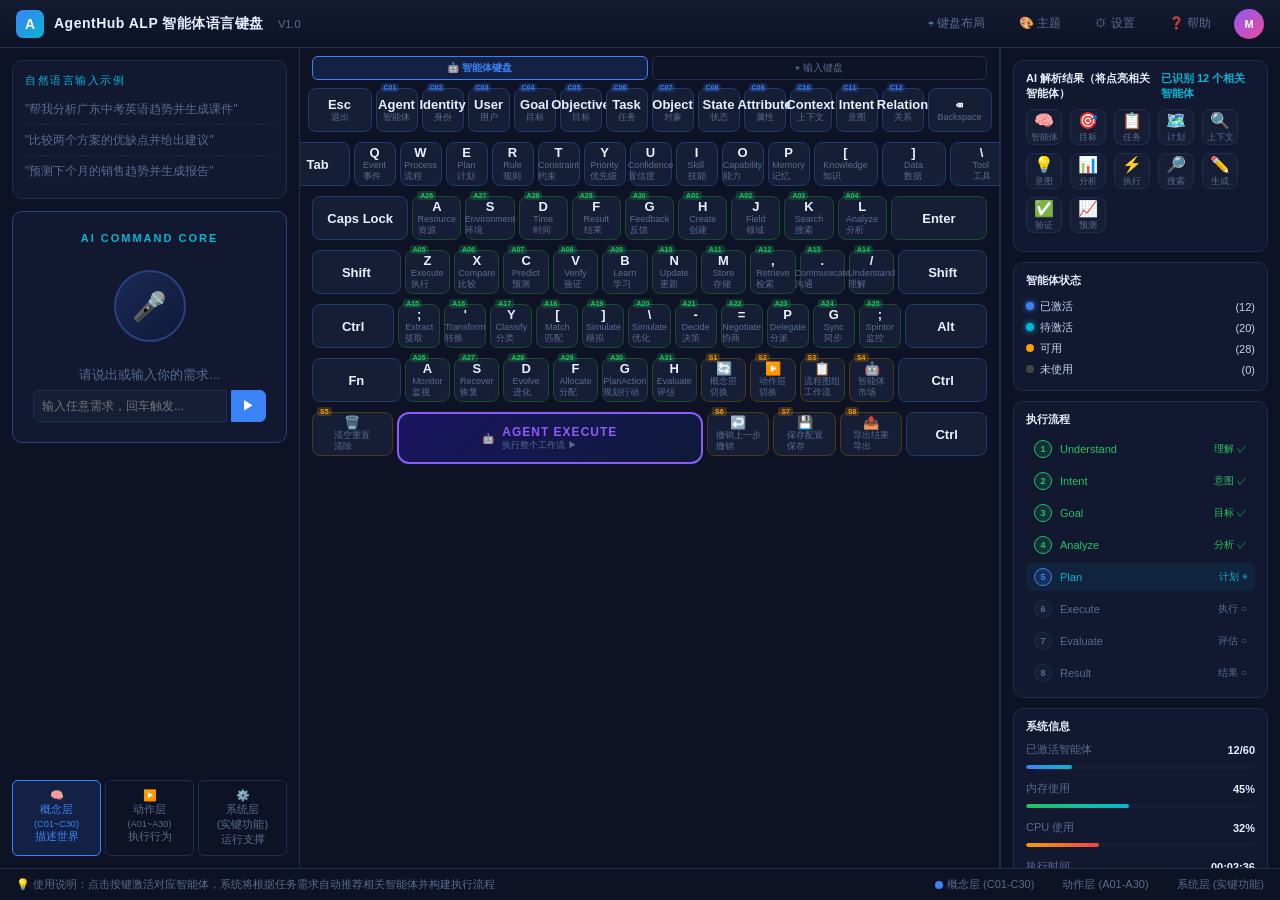
==== deploy/index.html @ 5d80f4f3 "初赛提交：AgentHub ALP 智能体语言键盘" ====
<!DOCTYPE html>
<html lang="zh-CN">
<head>
<meta charset="UTF-8" />
<meta name="viewport" content="width=device-width, initial-scale=1.0" />
<title>AgentHub ALP 智能体语言键盘 V1.0</title>
<style>
/* ===== RESET & BASE ===== */
*, *::before, *::after { box-sizing: border-box; margin: 0; padding: 0; }
:root {
  --bg-deep: #0a0e1a;
  --bg-panel: #0d1224;
  --bg-card: #111830;
  --bg-key: #161e36;
  --bg-key-hover: #1e2a4a;
  --border: #1e2d50;
  --border-glow: #2a4080;
  --text: #c8d4f0;
  --text-dim: #5a6b8e;
  --text-bright: #e8efff;
  --blue: #3b82f6;
  --blue-soft: rgba(59,130,246,.15);
  --cyan: #06b6d4;
  --green: #22c55e;
  --green-soft: rgba(34,197,94,.15);
  --amber: #f59e0b;
  --amber-soft: rgba(245,158,11,.12);
  --purple: #8b5cf6;
  --red: #ef4444;
  --pink: #ec4899;
  --radius: 10px;
  --radius-sm: 6px;
  --shadow: 0 4px 24px rgba(0,0,0,.5);
}
html, body { height: 100%; background: var(--bg-deep); color: var(--text); font-family: -apple-system,'Segoe UI','PingFang SC','Microsoft YaHei',sans-serif; overflow: hidden; user-select: none; }

/* ===== TOP BAR ===== */
.topbar {
  display: flex; align-items: center; justify-content: space-between;
  height: 48px; padding: 0 16px;
  background: linear-gradient(180deg,#141c33,#0d1224);
  border-bottom: 1px solid var(--border); z-index: 100;
}
.topbar-left { display: flex; align-items: center; gap: 10px; }
.logo-icon {
  width:28px;height:28px;border-radius:7px;background:linear-gradient(135deg,var(--blue),var(--cyan));
  display:flex;align-items:center;justify-content:center;font-size:14px;font-weight:800;color:#fff;
}
.logo-text { font-size: 14px; font-weight: 700; color: var(--text-bright); letter-spacing: .5px; }
.logo-ver { font-size: 11px; color: var(--text-dim); margin-left: 4px; }
.topbar-right { display: flex; align-items: center; gap: 12px; }
.tb-btn {
  display:flex;align-items:center;gap:5px;padding:5px 10px;border-radius:var(--radius-sm);
  background:transparent;color:var(--text-dim);font-size:12px;cursor:pointer;border:1px solid transparent;
  transition:.2s;
}
.tb-btn:hover { color: var(--text); background: var(--bg-card); border-color: var(--border); }
.user-avatar {
  width:30px;height:30px;border-radius:50%;background:linear-gradient(135deg,var(--purple),var(--pink));
  display:flex;align-items:center;justify-content:center;font-size:11px;font-weight:700;color:#fff;cursor:pointer;
}

/* ===== MAIN LAYOUT ===== */
.main {
  display: grid; grid-template-columns: 300px 1fr 280px; gap: 0; height: calc(100vh - 48px - 32px);
}
.panel { padding: 12px; overflow-y: auto; border-right: 1px solid var(--border); }
.panel:last-child { border-right: none; border-left: 1px solid var(--border); }

/* ===== LEFT PANEL ===== */
.left-panel { background: var(--bg-panel); display: flex; flex-direction: column; gap: 12px; }
.section-title { font-size: 11px; text-transform: uppercase; letter-spacing: 1.5px; color: var(--cyan); margin-bottom: 6px; }

.input-examples { 
  background: var(--bg-card); border-radius: var(--radius); padding: 12px; border: 1px solid var(--border);
}
.example-item {
  font-size: 12px; color: var(--text-dim); padding: 6px 0; border-bottom: 1px dashed var(--border);
  cursor: pointer; transition: .2s; line-height: 1.5;
}
.example-item:last-child { border-bottom: none; }
.example-item:hover { color: var(--cyan); }

.ai-command-core {
  background: var(--bg-card); border-radius: var(--radius); padding: 20px; border: 1px solid var(--border-glow);
  text-align: center; position: relative; overflow: hidden;
}
.acc-label { font-size: 11px; color: var(--cyan); letter-spacing: 2px; margin-bottom: 16px; font-weight: 600; }
.mic-wrapper { position: relative; display: inline-block; margin: 10px 0 16px; }
.mic-btn {
  width:72px;height:72px;border-radius:50%;background:linear-gradient(135deg,#1a2a55,#0f1a38);
  border:2px solid var(--border-glow);display:flex;align-items:center;justify-content:center;
  cursor:pointer;transition:.3s;position:relative;z-index:2;
}
.mic-btn:hover { box-shadow: 0 0 30px rgba(59,130,246,.4); transform: scale(1.05); }
.mic-btn.active { animation: pulse-mic 1.5s infinite; border-color: var(--cyan); }
@keyframes pulse-mic {
  0%,100%{box-shadow:0 0 10px rgba(6,182,212,.3)}
  50%{box-shadow:0 0 35px rgba(6,182,212,.6)}
}
.mic-icon { font-size: 28px; }
.waveform {
  position:absolute;top:50%;left:50%;transform:translate(-50%,-50%);
  width:200px;height:60px;display:flex;align-items:center;justify-content:center;gap:3px;z-index:1;opacity:0;transition:.3s;
}
.waveform.active { opacity: 1; }
.wave-bar {
  width:3px;height:20px;background:var(--cyan);border-radius:2px;animation:wave .8s ease-in-out infinite;
}
.wave-bar:nth-child(odd) { animation-delay: .1s; background: var(--blue); }
.wave-bar:nth-child(3n) { animation-delay: .25s; height: 35px; }
@keyframes wave { 0%,100%{transform:scaleY(.4)} 50%{transform:scaleY(1)} }
.input-placeholder { font-size: 13px; color: var(--text-dim); margin-top: 8px; }
.text-input-row { display: flex; gap: 4px; margin-top: 6px; }
.text-input {
  flex: 1; padding: 6px 8px; border-radius: var(--radius-sm) 0 0 var(--radius-sm);
  background: var(--bg-key); border: 1px solid var(--border); color: var(--text);
  font-size: 12px; outline: none; transition: .2s;
}
.text-input:focus { border-color: var(--cyan); box-shadow: 0 0 8px rgba(6,182,212,.2); }
.text-input-btn {
  padding: 6px 10px; border-radius: 0 var(--radius-sm) var(--radius-sm) 0;
  background: var(--blue); border: 1px solid var(--blue); color: #fff; cursor: pointer;
  font-size: 13px; transition: .2s;
}
.text-input-btn:hover { background: var(--cyan); border-color: var(--cyan); }
.exec-output {
  margin-top: 8px; padding: 8px; border-radius: var(--radius-sm);
  background: rgba(6,182,212,.06); border: 1px solid var(--border);
  font-size: 11px; color: var(--text); text-align: left; max-height: 200px; overflow-y: auto;
  line-height: 1.6; white-space: pre-wrap;
}
.exec-output .out-title { font-size: 10px; color: var(--cyan); font-weight: 600; margin-bottom: 4px; }
.exec-output .out-section { margin: 4px 0; padding: 4px 6px; background: rgba(59,130,246,.06); border-radius: 4px; }
.exec-output .out-label { color: var(--text-dim); font-size: 9px; }
.exec-output .out-agent { color: var(--blue); font-weight: 600; }

.layer-nav {
  display: flex; gap: 4px; margin-top: auto;
}
.layer-tab {
  flex:1;padding:8px 4px;text-align:center;border-radius:var(--radius-sm);font-size:11px;
  cursor:pointer;border:1px solid var(--border);color:var(--text-dim);transition:.2s;background:transparent;
}
.layer-tab.active { background: var(--blue-soft); color: var(--blue); border-color: var(--blue); }
.layer-tab.green.active { background: var(--green-soft); color: var(--green); border-color: var(--green); }
.layer-tab.amber.active { background: var(--amber-soft); color: var(--amber); border-color: var(--amber); }

/* ===== CENTER - KEYBOARD ===== */
.center-panel { background: var(--bg-panel); display: flex; flex-direction: column; padding: 8px 12px 4px; gap: 6px; overflow-y: auto; min-height: 0; }
.kbd-mode-bar { display: flex; gap: 4px; margin-bottom: 2px; }
.kbd-mode-btn {
  flex:1;padding:4px;text-align:center;border-radius:var(--radius-sm);font-size:10px;
  cursor:pointer;border:1px solid var(--border);color:var(--text-dim);
  transition:.2s;background:transparent;
}
.kbd-mode-btn.active { background: var(--blue-soft); color: var(--blue); border-color: var(--blue); font-weight:600; }
.kbd-row { display: flex; justify-content: center; gap: 4px; margin-bottom: 4px; }

.key {
  min-width:42px;height:44px;border-radius:8px;background:var(--bg-key);
  border:1px solid var(--border);display:flex;flex-direction:column;align-items:center;justify-content:center;
  cursor:pointer;transition:.15s;position:relative;font-size:10px;color:var(--text-dim);flex:1;
}
.key:hover { background: var(--bg-key-hover); border-color: var(--border-glow); transform: translateY(-1px); }
.key:active { transform: translateY(1px); }
.key.pressed { background: var(--blue); border-color: var(--blue); color: #fff; box-shadow: 0 0 12px rgba(59,130,246,.5); }
.key.concept.activated { border-color: var(--blue) !important; background: rgba(59,130,246,.15) !important; }
.key.action.activated { border-color: var(--green) !important; background: rgba(34,197,94,.15) !important; }

/* Key types */
.key.concept { border-color: #1e3a6e; }
.key.concept:hover { border-color: var(--blue); background: rgba(59,130,246,.12); }
.key.action { border-color: #1a4a2e; }
.key.action:hover { border-color: var(--green); background: rgba(34,197,94,.12); }
.key.system { border-color: #4a3a1a; }
.key.system:hover { border-color: var(--amber); background: rgba(245,158,11,.12); }

.key-letter { font-size: 13px; font-weight: 700; color: var(--text-bright); line-height: 1; }
.key-cn { font-size: 9px; color: var(--text-dim); line-height: 1.2; margin-top: 1px; }
.key-fn { font-size: 8px; color: var(--cyan); line-height: 1; margin-top: 1px; opacity: .7; }

/* Special keys */
.key-wide { min-width: 64px; flex: 1.5 !important; }
.key-wider { min-width: 80px; flex: 2 !important; }
.key-extra { min-width: 56px; flex: 1.3 !important; }
.key-space { min-width: 220px !important; flex: 6 !important; }
.key-exec {
  min-width:200px!important;height:52px!important;flex:5!important;
  background:linear-gradient(135deg,#1a1560,#0d1a38)!important;
  border:2px solid var(--purple)!important;border-radius:12px!important;
  flex-direction:row!important;gap:8px!important;
}
.key-exec:hover { box-shadow: 0 0 25px rgba(139,92,246,.4)!important; }
.exec-text { font-size: 12px; font-weight: 700; color: var(--purple); letter-spacing: 1px; }
.exec-sub { font-size: 9px; color: var(--text-dim); }

/* Key badge (C01/A01 etc) */
.key-badge {
  position:absolute;top:-6px;left:4px;font-size:7px;padding:0 3px;border-radius:3px;
  background:rgba(59,130,246,.2);color:var(--blue);font-weight:600;line-height:1.3;
}
.key.action .key-badge { background: rgba(34,197,94,.2); color: var(--green); }
.key.system .key-badge { background: rgba(245,158,11,.2); color: var(--amber); }

/* ===== RIGHT PANEL ===== */
.right-panel { background: var(--bg-panel); display: flex; flex-direction: column; gap: 10px; }

.status-card {
  background: var(--bg-card); border-radius: var(--radius); padding: 10px 12px; border: 1px solid var(--border);
}
.card-header { display: flex; align-items: center; justify-content: space-between; margin-bottom: 8px; }
.card-title { font-size: 11px; font-weight: 600; color: var(--text-bright); }
.recognized-count { font-size: 11px; color: var(--cyan); font-weight: 700; }

.agent-icons { display: flex; gap: 8px; flex-wrap: wrap; margin-bottom: 8px; }
.agent-icon {
  width:36px;height:36px;border-radius:8px;display:flex;flex-direction:column;align-items:center;justify-content:center;
  font-size:9px;color:var(--text-dim);cursor:pointer;border:1px solid var(--border);transition:.2s;
  background: var(--bg-key);
}
.agent-icon:hover { border-color: var(--border-glow); color: var(--text); }
.agent-icon .ai-emoji { font-size: 16px; margin-bottom: 1px; }
.agent-icon.lit { border-color: var(--cyan); background: rgba(6,182,212,.1); color: var(--cyan); box-shadow: 0 0 10px rgba(6,182,212,.2); }

.status-list { font-size: 11px; }
.status-row { display: flex; align-items: center; justify-content: space-between; padding: 3px 0; }
.dot { width: 8px; height: 8px; border-radius: 50%; display: inline-block; margin-right: 6px; }
.dot.blue { background: var(--blue); box-shadow: 0 0 6px var(--blue); }
.dot.cyan { background: var(--cyan); box-shadow: 0 0 6px var(--cyan); }
.dot.amber { background: var(--amber); }
.dot.gray { background: #444; }

.pipeline { display: flex; flex-direction: column; gap: 4px; }
.pipe-step {
  display:flex;align-items:center;gap:8px;padding:5px 8px;border-radius:var(--radius-sm);
  font-size:11px;color:var(--text-dim);transition:.2s;background:transparent;
}
.pipe-step.done { color: var(--green); }
.pipe-step.active { color: var(--cyan); background: rgba(6,182,212,.08); }
.pipe-num {
  width:18px;height:18px;border-radius:50%;display:flex;align-items:center;justify-content:center;
  font-size:9px;font-weight:700;background:var(--bg-key);border:1px solid var(--border);flex-shrink:0;
}
.pipe-step.done .pipe-num { background: var(--green-soft); border-color: var(--green); color: var(--green); }
.pipe-step.active .pipe-num { background: var(--blue-soft); border-color: var(--blue); color: var(--blue); animation: glow-pulse 1.5s infinite; }
@keyframes glow-pulse { 0%,100%{box-shadow:0 0 4px rgba(59,130,246,.3)} 50%{box-shadow:0 0 12px rgba(59,130,246,.6)} }
.pipe-name { flex: 1; }
.pipe-status { font-size: 10px; }

.sys-info { display: flex; flex-direction: column; gap: 6px; }
.sys-row { display: flex; align-items: center; justify-content: space-between; font-size: 11px; }
.sys-label { color: var(--text-dim); }
.sys-val { font-weight: 600; color: var(--text-bright); }
.progress-bar { height: 4px; background: var(--bg-key); border-radius: 2px; overflow: hidden; margin-top: 2px; }
.progress-fill { height: 100%; border-radius: 2px; transition: width .5s; }
.progress-fill.blue { background: linear-gradient(90deg, var(--blue), var(--cyan)); }
.progress-fill.green { background: linear-gradient(90deg, var(--green), var(--cyan)); }
.progress-fill.amber { background: linear-gradient(90deg, var(--amber), var(--red)); }

/* ===== BOTTOM BAR ===== */
.bottombar {
  height: 32px; display: flex; align-items: center; justify-content: space-between; padding: 0 16px;
  background: var(--bg-panel); border-top: 1px solid var(--border); font-size: 11px; color: var(--text-dim);
}
.bottombar-left { display: flex; align-items: center; gap: 12px; }
.bottombar-right { display: flex; align-items: center; gap: 16px; }
.layer-dot { display: flex; align-items: center; gap: 4px; cursor: pointer; }
.ldot { width: 8px; height: 8px; border-radius: 50%; }
.ldot.c { background: var(--blue); } ldot.a { background: var(--green); } ldot.s { background: var(--amber); }

/* ===== SCROLLBAR ===== */
::-webkit-scrollbar { width: 5px; }
::-webkit-scrollbar-track { background: transparent; }
::-webkit-scrollbar-thumb { background: var(--border); border-radius: 3px; }
::-webkit-scrollbar-thumb:hover { background: var(--border-glow); }

/* ===== ANIMATIONS ===== */
@keyframes fadeInUp { from{opacity:0;transform:translateY(10px)} to{opacity:1;transform:none} }
.animate-in { animation: fadeInUp .3s ease-out both; }

/* ===== CENTER OUTPUT ===== */
.center-output {
  border-top: 1px solid var(--border); padding: 10px 12px; overflow-y: auto;
  background: var(--bg-panel); flex-shrink: 0; max-height: 300px;
}
.center-output-scroll {
  font-size: 12px; line-height: 1.7; color: var(--text);
}
.center-output-scroll .co-title {
  font-size: 13px; font-weight: 700; color: var(--cyan); margin-bottom: 6px;
}
.center-output-scroll .co-block {
  margin: 6px 0; padding: 8px; border-radius: var(--radius-sm);
  background: var(--bg-card); border: 1px solid var(--border);
}
.center-output-scroll .co-block-title {
  font-size: 11px; font-weight: 600; color: var(--text-bright); margin-bottom: 4px;
}
.center-output-scroll .co-line { color: var(--text-dim); font-size: 11px; white-space: pre-wrap; user-select: text; }
.center-output-scroll .co-sep { border: none; border-top: 1px dashed var(--border); margin: 8px 0; }

/* Responsive */
@media (max-width: 1200px) {
  .main { grid-template-columns: 240px 1fr 240px; }
  .key { min-width: 36px; height: 38px; font-size: 9px; }
  .key-letter { font-size: 11px; }
  .key-space { min-width: 160px !important; }
  .key-exec { min-width: 150px !important; }
}
@media (max-width: 900px) {
  .main { grid-template-columns: 1fr; overflow-y: auto; }
  .panel { border-right: none !important; border-bottom: 1px solid var(--border); }
}
</style>
</head>
<body>

<!-- ===== TOP BAR ===== -->
<div class="topbar">
  <div class="topbar-left">
    <div class="logo-icon">A</div>
    <span class="logo-text">AgentHub ALP 智能体语言键盘</span>
    <span class="logo-ver">V1.0</span>
  </div>
  <div class="topbar-right">
    <button class="tb-btn" onclick="showLayout()">⌨ 键盘布局</button>
    <button class="tb-btn" onclick="showTheme()">🎨 主题</button>
    <button class="tb-btn" onclick="showSettings()">⚙ 设置</button>
    <button class="tb-btn" onclick="showHelp()">❓ 帮助</button>
    <div class="user-avatar">M</div>
  </div>
</div>

<!-- ===== MAIN ===== -->
<div class="main">

  <!-- LEFT PANEL -->
  <div class="panel left-panel">
    <!-- Input Examples -->
    <div class="input-examples animate-in">
      <div class="section-title">自然语言输入示例</div>
      <div class="example-item" onclick="useExample(this)">"帮我分析广东中考英语趋势并生成课件"</div>
      <div class="example-item" onclick="useExample(this)">"比较两个方案的优缺点并给出建议"</div>
      <div class="example-item" onclick="useExample(this)">"预测下个月的销售趋势并生成报告"</div>
    </div>

    <!-- AI Command Core -->
    <div class="ai-command-core animate-in" style="animation-delay:.1s">
      <div class="acc-label">AI COMMAND CORE</div>
      <div class="mic-wrapper">
        <div class="waveform" id="waveform">
          <div class="wave-bar"></div><div class="wave-bar"></div><div class="wave-bar"></div>
          <div class="wave-bar"></div><div class="wave-bar"></div><div class="wave-bar"></div>
          <div class="wave-bar"></div><div class="wave-bar"></div><div class="wave-bar"></div>
          <div class="wave-bar"></div><div class="wave-bar"></div><div class="wave-bar"></div>
          <div class="wave-bar"></div><div class="wave-bar"></div><div class="wave-bar"></div>
          <div class="wave-bar"></div><div class="wave-bar"></div><div class="wave-bar"></div>
          <div class="wave-bar"></div><div class="wave-bar"></div>
        </div>
        <div class="mic-btn" id="micBtn" onclick="toggleMic()">
          <span class="mic-icon">🎤</span>
        </div>
      </div>
      <div class="input-placeholder" id="inputPlaceholder">请说出或输入你的需求...</div>
      <div class="text-input-row">
        <input type="text" id="textInput" class="text-input" placeholder="输入任意需求，回车触发..." />
        <button class="text-input-btn" onclick="submitText()">▶</button>
      </div>
      <div class="exec-output" id="execOutput" style="display:none"></div>
    </div>

    <!-- Layer Nav -->
    <div class="layer-nav animate-in" style="animation-delay:.2s">
      <div class="layer-tab active" onclick="switchLayer('concept',this)">
        🧠<br/>概念层<br/><small>(C01~C30)</small><br/>描述世界
      </div>
      <div class="layer-tab green" onclick="switchLayer('action',this)">
        ▶️<br/>动作层<br/><small>(A01~A30)</small><br/>执行行为
      </div>
      <div class="layer-tab amber" onclick="switchLayer('system',this)">
        ⚙️<br/>系统层<br/>(实键功能)<br/>运行支撑
      </div>
    </div>
  </div>

  <!-- CENTER - KEYBOARD -->
  <div class="panel center-panel" id="keyboardArea">
    <!-- Keyboard Mode Toggle -->
    <div class="kbd-mode-bar">
      <div class="kbd-mode-btn active" id="modeAgent" onclick="switchKbdMode('agent')">🤖 智能体键盘</div>
      <div class="kbd-mode-btn" id="modeType" onclick="switchKbdMode('type')">⌨ 输入键盘</div>
    </div>
    <!-- Row 0: Escape + C01-C07 -->
    <div class="kbd-row">
      <div class="key key-wide concept" data-key="Escape"><span class="key-letter">Esc</span><span class="key-cn">退出</span></div>
      <div class="key concept" data-key="C01" data-badge="C01"><span class="key-badge">C01</span><span class="key-letter">Agent</span><span class="key-cn">智能体</span></div>
      <div class="key concept" data-key="C02" data-badge="C02"><span class="key-badge">C02</span><span class="key-letter">Identity</span><span class="key-cn">身份</span></div>
      <div class="key concept" data-key="C03" data-badge="C03"><span class="key-badge">C03</span><span class="key-letter">User</span><span class="key-cn">用户</span></div>
      <div class="key concept" data-key="C04" data-badge="C04"><span class="key-badge">C04</span><span class="key-letter">Goal</span><span class="key-cn">目标</span></div>
      <div class="key concept" data-key="C05" data-badge="C05"><span class="key-badge">C05</span><span class="key-letter">Objective</span><span class="key-cn">目标</span></div>
      <div class="key concept" data-key="C06" data-badge="C06"><span class="key-badge">C06</span><span class="key-letter">Task</span><span class="key-cn">任务</span></div>
      <div class="key concept" data-key="C07" data-badge="C07"><span class="key-badge">C07</span><span class="key-letter">Object</span><span class="key-cn">对象</span></div>
      <div class="key concept" data-key="C08" data-badge="C08"><span class="key-badge">C08</span><span class="key-letter">State</span><span class="key-cn">状态</span></div>
      <div class="key concept" data-key="C09" data-badge="C09"><span class="key-badge">C09</span><span class="key-letter">Attribute</span><span class="key-cn">属性</span></div>
      <div class="key concept" data-key="C10" data-badge="C10"><span class="key-badge">C10</span><span class="key-letter">Context</span><span class="key-cn">上下文</span></div>
      <div class="key concept" data-key="C11" data-badge="C11"><span class="key-badge">C11</span><span class="key-letter">Intent</span><span class="key-cn">意图</span></div>
      <div class="key concept" data-key="C12" data-badge="C12"><span class="key-badge">C12</span><span class="key-letter">Relation</span><span class="key-cn">关系</span></div>
      <div class="key key-wide concept" data-key="Backspace"><span class="key-letter">⌫</span><span class="key-cn">Backspace</span></div>
    </div>

    <!-- Row 1: Tab + Q-P -->
    <div class="kbd-row">
      <div class="key key-wide concept" data-key="Tab"><span class="key-letter">Tab</span></div>
      <div class="key concept" data-key="q"><span class="key-letter">Q</span><span class="key-cn">Event<br/>事件</span></div>
      <div class="key concept" data-key="w"><span class="key-letter">W</span><span class="key-cn">Process<br/>流程</span></div>
      <div class="key concept" data-key="e"><span class="key-letter">E</span><span class="key-cn">Plan<br/>计划</span></div>
      <div class="key concept" data-key="r"><span class="key-letter">R</span><span class="key-cn">Rule<br/>规则</span></div>
      <div class="key concept" data-key="t"><span class="key-letter">T</span><span class="key-cn">Constraint<br/>约束</span></div>
      <div class="key concept" data-key="y"><span class="key-letter">Y</span><span class="key-cn">Priority<br/>优先级</span></div>
      <div class="key concept" data-key="u"><span class="key-letter">U</span><span class="key-cn">Confidence<br/>置信度</span></div>
      <div class="key concept" data-key="i"><span class="key-letter">I</span><span class="key-cn">Skill<br/>技能</span></div>
      <div class="key concept" data-key="o"><span class="key-letter">O</span><span class="key-cn">Capability<br/>能力</span></div>
      <div class="key concept" data-key="p"><span class="key-letter">P</span><span class="key-cn">Memory<br/>记忆</span></div>
      <div class="key key-wide concept" data-key="[" ><span class="key-letter">[</span><span class="key-cn">Knowledge<br/>知识</span></div>
      <div class="key key-wide concept" data-key="]"><span class="key-letter">]</span><span class="key-cn">Data<br/>数据</span></div>
      <div class="key key-wide concept" data-key="\"><span class="key-letter">\</span><span class="key-cn">Tool<br/>工具</span></div>
    </div>

    <!-- Row 2: CapsLock + A-L -->
    <div class="kbd-row">
      <div class="key key-wider concept" data-key="CapsLock"><span class="key-letter">Caps Lock</span></div>
      <div class="key action" data-key="A26" data-badge="A26"><span class="key-badge">A26</span><span class="key-letter">A</span><span class="key-cn">Resource<br/>资源</span></div>
      <div class="key action" data-key="A27" data-badge="A27"><span class="key-badge">A27</span><span class="key-letter">S</span><span class="key-cn">Environment<br/>环境</span></div>
      <div class="key action" data-key="A28" data-badge="A28"><span class="key-badge">A28</span><span class="key-letter">D</span><span class="key-cn">Time<br/>时间</span></div>
      <div class="key action" data-key="A29" data-badge="A29"><span class="key-badge">A29</span><span class="key-letter">F</span><span class="key-cn">Result<br/>结果</span></div>
      <div class="key action" data-key="A30" data-badge="A30"><span class="key-badge">A30</span><span class="key-letter">G</span><span class="key-cn">Feedback<br/>反馈</span></div>
      <div class="key action" data-key="A01" data-badge="A01"><span class="key-badge">A01</span><span class="key-letter">H</span><span class="key-cn">Create<br/>创建</span></div>
      <div class="key action" data-key="A02" data-badge="A02"><span class="key-badge">A02</span><span class="key-letter">J</span><span class="key-cn">Field<br/>领域</span></div>
      <div class="key action" data-key="A03" data-badge="A03"><span class="key-badge">A03</span><span class="key-letter">K</span><span class="key-cn">Search<br/>搜索</span></div>
      <div class="key action" data-key="A04" data-badge="A04"><span class="key-badge">A04</span><span class="key-letter">L</span><span class="key-cn">Analyze<br/>分析</span></div>
      <div class="key key-wider action" data-key="Enter"><span class="key-letter">Enter</span></div>
    </div>

    <!-- Row 3: Shift + A-action row -->
    <div class="kbd-row">
      <div class="key key-wider concept" data-key="Shift"><span class="key-letter">Shift</span></div>
      <div class="key action" data-key="A05" data-badge="A05"><span class="key-badge">A05</span><span class="key-letter">Z</span><span class="key-cn">Execute<br/>执行</span></div>
      <div class="key action" data-key="A06" data-badge="A06"><span class="key-badge">A06</span><span class="key-letter">X</span><span class="key-cn">Compare<br/>比较</span></div>
      <div class="key action" data-key="A07" data-badge="A07"><span class="key-badge">A07</span><span class="key-letter">C</span><span class="key-cn">Predict<br/>预测</span></div>
      <div class="key action" data-key="A08" data-badge="A08"><span class="key-badge">A08</span><span class="key-letter">V</span><span class="key-cn">Verify<br/>验证</span></div>
      <div class="key action" data-key="A09" data-badge="A09"><span class="key-badge">A09</span><span class="key-letter">B</span><span class="key-cn">Learn<br/>学习</span></div>
      <div class="key action" data-key="A10" data-badge="A10"><span class="key-badge">A10</span><span class="key-letter">N</span><span class="key-cn">Update<br/>更新</span></div>
      <div class="key action" data-key="A11" data-badge="A11"><span class="key-badge">A11</span><span class="key-letter">M</span><span class="key-cn">Store<br/>存储</span></div>
      <div class="key action" data-key="A12" data-badge="A12"><span class="key-badge">A12</span><span class="key-letter">,</span><span class="key-cn">Retrieve<br/>检索</span></div>
      <div class="key action" data-key="A13" data-badge="A13"><span class="key-badge">A13</span><span class="key-letter">.</span><span class="key-cn">Communicate<br/>沟通</span></div>
      <div class="key action" data-key="A14" data-badge="A14"><span class="key-badge">A14</span><span class="key-letter">/</span><span class="key-cn">Understand<br/>理解</span></div>
      <div class="key key-wider concept" data-key="Shift-R"><span class="key-letter">Shift</span></div>
    </div>

    <!-- Row 4: Ctrl + more actions -->
    <div class="kbd-row">
      <div class="key key-wider concept" data-key="Ctrl"><span class="key-letter">Ctrl</span></div>
      <div class="key action" data-key="A15" data-badge="A15"><span class="key-badge">A15</span><span class="key-letter">;</span><span class="key-cn">Extract<br/>提取</span></div>
      <div class="key action" data-key="A16" data-badge="A16"><span class="key-badge">A16</span><span class="key-letter">'</span><span class="key-cn">Transform<br/>转换</span></div>
      <div class="key action" data-key="A17" data-badge="A17"><span class="key-badge">A17</span><span class="key-letter">Y</span><span class="key-cn">Classify<br/>分类</span></div>
      <div class="key action" data-key="A18" data-badge="A18"><span class="key-badge">A18</span><span class="key-letter">[</span><span class="key-cn">Match<br/>匹配</span></div>
      <div class="key action" data-key="A19" data-badge="A19"><span class="key-badge">A19</span><span class="key-letter">]</span><span class="key-cn">Simulate<br/>模拟</span></div>
      <div class="key action" data-key="A20" data-badge="A20"><span class="key-badge">A20</span><span class="key-letter">\</span><span class="key-cn">Simulate<br/>优化</span></div>
      <div class="key action" data-key="A21" data-badge="A21"><span class="key-badge">A21</span><span class="key-letter">-</span><span class="key-cn">Decide<br/>决策</span></div>
      <div class="key action" data-key="A22" data-badge="A22"><span class="key-badge">A22</span><span class="key-letter">=</span><span class="key-cn">Negotiate<br/>协商</span></div>
      <div class="key action" data-key="A23" data-badge="A23"><span class="key-badge">A23</span><span class="key-letter">P</span><span class="key-cn">Delegate<br/>分派</span></div>
      <div class="key action" data-key="A24" data-badge="A24"><span class="key-badge">A24</span><span class="key-letter">G</span><span class="key-cn">Sync<br/>同步</span></div>
      <div class="key action" data-key="A25" data-badge="A25"><span class="key-badge">A25</span><span class="key-letter">;</span><span class="key-cn">Spintor<br/>监控</span></div>
      <div class="key key-wider concept" data-key="Alt"><span class="key-letter">Alt</span></div>
    </div>

    <!-- Row 5: Fn + system keys -->
    <div class="kbd-row">
      <div class="key key-wider concept" data-key="Fn"><span class="key-letter">Fn</span></div>
      <div class="key action" data-key="A26" data-badge="A26"><span class="key-badge">A26</span><span class="key-letter">A</span><span class="key-cn">Monitor<br/>监视</span></div>
      <div class="key action" data-key="A27" data-badge="A27"><span class="key-badge">A27</span><span class="key-letter">S</span><span class="key-cn">Recover<br/>恢复</span></div>
      <div class="key action" data-key="A28" data-badge="A28"><span class="key-badge">A28</span><span class="key-letter">D</span><span class="key-cn">Evolve<br/>进化</span></div>
      <div class="key action" data-key="A29" data-badge="A29"><span class="key-badge">A29</span><span class="key-letter">F</span><span class="key-cn">Allocate<br/>分配</span></div>
      <div class="key action" data-key="A30" data-badge="A30"><span class="key-badge">A30</span><span class="key-letter">G</span><span class="key-cn">PlanAction<br/>规划行动</span></div>
      <div class="key action" data-badge="A31"><span class="key-badge">A31</span><span class="key-letter">H</span><span class="key-cn">Evaluate<br/>评估</span></div>
      <div class="key system" data-badge="S1"><span class="key-badge">S1</span><span class="key-letter">🔄</span><span class="key-cn">概念层<br/>切换</span></div>
      <div class="key system" data-badge="S2"><span class="key-badge">S2</span><span class="key-letter">▶️</span><span class="key-cn">动作层<br/>切换</span></div>
      <div class="key system" data-badge="S3"><span class="key-badge">S3</span><span class="key-letter">📋</span><span class="key-cn">流程图组<br/>工作流</span></div>
      <div class="key system" data-badge="S4"><span class="key-badge">S4</span><span class="key-letter">🤖</span><span class="key-cn">智能体<br/>市场</span></div>
      <div class="key key-wider concept" data-key="Ctrl-R"><span class="key-letter">Ctrl</span></div>
    </div>

    <!-- Row 6: Space bar area with EXECUTE -->
    <div class="kbd-row">
      <div class="key key-extra system" data-badge="S5"><span class="key-badge">S5</span><span class="key-letter">🗑️</span><span class="key-cn">清空重置<br/>清除</span></div>
      <div class="key key-exec" onclick="executeWorkflow()">
        <span>🤖</span>
        <div style="text-align:left">
          <div class="exec-text">AGENT EXECUTE</div>
          <div class="exec-sub">执行整个工作流 ▶</div>
        </div>
      </div>
      <div class="key system" data-badge="S6"><span class="key-badge">S6</span><span class="key-letter">↩️</span><span class="key-cn">撤销上一步<br/>撤销</span></div>
      <div class="key system" data-badge="S7"><span class="key-badge">S7</span><span class="key-letter">💾</span><span class="key-cn">保存配置<br/>保存</span></div>
      <div class="key system" data-badge="S8"><span class="key-badge">S8</span><span class="key-letter">📤</span><span class="key-cn">导出结果<br/>导出</span></div>
      <div class="key key-extra concept" data-key="Ctrl-E"><span class="key-letter">Ctrl</span></div>
    </div>

    <!-- Center Output Area -->
    <div class="center-output" id="centerOutput" style="display:none">
      <div class="center-output-scroll" id="centerOutputContent"></div>
    </div>
  </div>

  <!-- RIGHT PANEL -->
  <div class="panel right-panel">
    <!-- AI Parse Result -->
    <div class="status-card animate-in">
      <div class="card-header">
        <span class="card-title">AI 解析结果（将点亮相关智能体）</span>
        <span class="recognized-count" id="agentCount">已识别 12 个相关智能体</span>
      </div>
      <div class="agent-icons" id="agentIcons">
        <div class="agent-icon" data-agent-id="C01"><span class="ai-emoji">🧠</span>智能体</div>
        <div class="agent-icon" data-agent-id="C02"><span class="ai-emoji">🎯</span>目标</div>
        <div class="agent-icon" data-agent-id="C03"><span class="ai-emoji">📋</span>任务</div>
        <div class="agent-icon" data-agent-id="C24"><span class="ai-emoji">🗺️</span>计划</div>
        <div class="agent-icon" data-agent-id="C19"><span class="ai-emoji">🔍</span>上下文</div>
        <div class="agent-icon" data-agent-id="C20"><span class="ai-emoji">💡</span>意图</div>
        <div class="agent-icon" data-agent-id="A04"><span class="ai-emoji">📊</span>分析</div>
        <div class="agent-icon" data-agent-id="A06"><span class="ai-emoji">⚡</span>执行</div>
        <div class="agent-icon" data-agent-id="A03"><span class="ai-emoji">🔎</span>搜索</div>
        <div class="agent-icon" data-agent-id="A09"><span class="ai-emoji">✏️</span>生成</div>
        <div class="agent-icon" data-agent-id="A10"><span class="ai-emoji">✅</span>验证</div>
        <div class="agent-icon" data-agent-id="A08"><span class="ai-emoji">📈</span>预测</div>
      </div>
    </div>

    <!-- Agent Status -->
    <div class="status-card animate-in" style="animation-delay:.05s">
      <div class="card-header"><span class="card-title">智能体状态</span></div>
      <div class="status-list">
        <div class="status-row"><span><span class="dot blue"></span>已激活</span><span>(12)</span></div>
        <div class="status-row"><span><span class="dot cyan"></span>待激活</span><span>(20)</span></div>
        <div class="status-row"><span><span class="dot amber"></span>可用</span><span>(28)</span></div>
        <div class="status-row"><span><span class="dot gray"></span>未使用</span><span>(0)</span></div>
      </div>
    </div>

    <!-- Execution Pipeline -->
    <div class="status-card animate-in" style="animation-delay:.1s">
      <div class="card-header"><span class="card-title">执行流程</span></div>
      <div class="pipeline" id="pipeline">
        <div class="pipe-step done"><div class="pipe-num">1</div><span class="pipe-name">Understand</span><span class="pipe-status">理解 ✓</span></div>
        <div class="pipe-step done"><div class="pipe-num">2</div><span class="pipe-name">Intent</span><span class="pipe-status">意图 ✓</span></div>
        <div class="pipe-step done"><div class="pipe-num">3</div><span class="pipe-name">Goal</span><span class="pipe-status">目标 ✓</span></div>
        <div class="pipe-step done"><div class="pipe-num">4</div><span class="pipe-name">Analyze</span><span class="pipe-status">分析 ✓</span></div>
        <div class="pipe-step active"><div class="pipe-num">5</div><span class="pipe-name">Plan</span><span class="pipe-status">计划 ◉</span></div>
        <div class="pipe-step"><div class="pipe-num">6</div><span class="pipe-name">Execute</span><span class="pipe-status">执行 ○</span></div>
        <div class="pipe-step"><div class="pipe-num">7</div><span class="pipe-name">Evaluate</span><span class="pipe-status">评估 ○</span></div>
        <div class="pipe-step"><div class="pipe-num">8</div><span class="pipe-name">Result</span><span class="pipe-status">结果 ○</span></div>
      </div>
    </div>

    <!-- System Info -->
    <div class="status-card animate-in" style="animation-delay:.15s">
      <div class="card-header"><span class="card-title">系统信息</span></div>
      <div class="sys-info">
        <div class="sys-row">
          <span class="sys-label">已激活智能体</span>
          <span class="sys-val">12/60</span>
        </div>
        <div class="progress-bar"><div class="progress-fill blue" style="width:20%"></div></div>
        <div class="sys-row" style="margin-top:6px">
          <span class="sys-label">内存使用</span>
          <span class="sys-val">45%</span>
        </div>
        <div class="progress-bar"><div class="progress-fill green" style="width:45%"></div></div>
        <div class="sys-row" style="margin-top:6px">
          <span class="sys-label">CPU 使用</span>
          <span class="sys-val">32%</span>
        </div>
        <div class="progress-bar"><div class="progress-fill amber" style="width:32%"></div></div>
        <div class="sys-row" style="margin-top:6px">
          <span class="sys-label">执行时间</span>
          <span class="sys-val" id="execTime">00:02:35</span>
        </div>
      </div>
    </div>
  </div>
</div>

<!-- ===== BOTTOM BAR ===== -->
<div class="bottombar">
  <div class="bottombar-left">
    <span>💡 使用说明：点击按键激活对应智能体，系统将根据任务需求自动推荐相关智能体并构建执行流程</span>
  </div>
  <div class="bottombar-right">
    <span class="layer-dot"><span class="ldot c"></span>概念层 (C01-C30)</span>
    <span class="layer-dot"><span class="ldot a"></span>动作层 (A01-A30)</span>
    <span class="layer-dot"><span class="ldot s"></span>系统层 (实键功能)</span>
  </div>
</div>

<script>
// ===== STATE =====
let micActive = false;
let currentLayer = 'concept';
let pressedKeys = new Set();
let execTimer = null;
let elapsedSec = 155; // 00:02:35

// ===== SPEECH RECOGNITION =====
let recognition = null;
function initSpeech() {
  const SR = window.SpeechRecognition || window.webkitSpeechRecognition;
  if (!SR) return false;
  recognition = new SR();
  recognition.lang = 'zh-CN';
  recognition.continuous = false;
  recognition.interimResults = true;
  recognition.onresult = (e) => {
    let final = '';
    for (let i = e.resultIndex; i < e.results.length; i++) {
      if (e.results[i].isFinal) final += e.results[i][0].transcript;
    }
    const ph = document.getElementById('inputPlaceholder');
    if (final) {
      ph.textContent = '"' + final + '"';
      ph.style.color = 'var(--text-bright)';
      clearActivated();
      recognizeAgents(final);
      stopMic();
    } else {
      ph.textContent = e.results[0][0].transcript;
      ph.style.color = 'var(--cyan)';
    }
  };
  recognition.onerror = () => { stopMic(); alert('语音识别出错，请检查麦克风权限。'); };
  recognition.onend = () => { if (micActive) stopMic(); };
  return true;
}
function startMic() {
  if (!recognition && !initSpeech()) {
    alert('您的浏览器不支持语音识别，请使用 Chrome 或 Edge。');
    return;
  }
  micActive = true;
  const btn = document.getElementById('micBtn');
  const wave = document.getElementById('waveform');
  const ph = document.getElementById('inputPlaceholder');
  btn.classList.add('active');
  wave.classList.add('active');
  ph.textContent = '正在聆听...';
  ph.style.color = 'var(--cyan)';
  try { recognition.start(); } catch (e) {}
}
function stopMic() {
  micActive = false;
  const btn = document.getElementById('micBtn');
  const wave = document.getElementById('waveform');
  const ph = document.getElementById('inputPlaceholder');
  btn.classList.remove('active');
  wave.classList.remove('active');
  if (ph.textContent === '正在聆听...' || ph.textContent.startsWith('"')) {}
  else { ph.textContent = '请说出你的需求...'; ph.style.color = ''; }
  try { recognition.stop(); } catch (e) {}
}
function toggleMic() {
  micActive ? stopMic() : startMic();
}

// ===== TEXT INPUT =====
function submitText() {
  const input = document.getElementById('textInput');
  const text = input.value.trim();
  if (!text) return;
  input.value = '';
  clearActivated();
  document.getElementById('inputPlaceholder').textContent = '"' + text + '"';
  document.getElementById('inputPlaceholder').style.color = 'var(--text-bright)';
  document.getElementById('execOutput').style.display = 'none';
  recognizeAgents(text);
}
// ===== EXAMPLE CLICK =====
function useExample(el) {
  clearActivated();
  const text = el.textContent.replace(/"/g, '');
  document.getElementById('inputPlaceholder').textContent = '"' + text + '"';
  document.getElementById('inputPlaceholder').style.color = 'var(--text-bright)';
  recognizeAgents(text);
}

// ===== LAYER SWITCH =====
function switchLayer(layer, tabEl) {
  currentLayer = layer;
  document.querySelectorAll('.layer-tab').forEach(t => t.classList.remove('active'));
  tabEl.classList.add('active');

  document.querySelectorAll('#keyboardArea .key').forEach(k => {
    const isConcept = k.classList.contains('concept');
    const isAction = k.classList.contains('action');
    const isSystem = k.classList.contains('system');
    const hasBadge = k.dataset.badge && (k.dataset.badge.startsWith('C') || k.dataset.badge.startsWith('A'));

    if (layer === 'concept') {
      k.style.display = (!isAction && !isSystem) ? '' : 'none';
    } else if (layer === 'action') {
      k.style.display = (!isConcept && !isSystem) ? '' : 'none';
    } else {
      k.style.display = '';
    }
    // Always show EXECUTE and special keys
    if (k.classList.contains('key-exec') || k.classList.contains('key-space') ||
        k.dataset.key === 'Escape' || k.dataset.key === 'Backspace') {
      k.style.display = '';
    }
  });
}

// ===== TOP BAR =====
function showLayout() {
  showHelpPanel(`
    <b>⌨ 键盘布局说明</b><br/><br/>
    <b>概念层 (C01-C30)</b> — 描述"是什么"<br/>
    &nbsp;&nbsp;如：Agent、Goal、Task、Intent、Context...<br/><br/>
    <b>动作层 (A01-A30)</b> — 描述"做什么"<br/>
    &nbsp;&nbsp;如：Create、Analyze、Execute、Predict...<br/><br/>
    <b>系统层 (S1-S8)</b> — 功能控制键<br/>
    &nbsp;&nbsp;如：切换层、执行工作流、保存配置<br/><br/>
    点击左侧层标签可切换显示对应按键
  `);
}
function showTheme() {
  showHelpPanel(`
    <b>🎨 主题切换</b><br/><br/>
    当前主题：<b>深空暗色</b>（默认）<br/><br/>
    • 深空暗色 — 当前<br/>
    • 极光青蓝 — 青色主调<br/>
    • 落日琥珀 — 暖色主调<br/>
    • 樱花淡粉 — 粉色主调<br/><br/>
    <span style="color:var(--text-dim)">更多主题开发中...</span>
  `);
}
function showSettings() {
  showHelpPanel(`
    <b>⚙ 设置</b><br/><br/>
    • 语音识别语言：中文（普通话）<br/>
    • 最大匹配智能体数：12<br/>
    • 执行流程动画：开启<br/>
    • 自动执行：关闭<br/><br/>
    <span style="color:var(--text-dim)">更多设置开发中...</span>
  `);
}
function showHelp() {
  showHelpPanel(`
    <b>❓ 使用帮助</b><br/><br/>
    <b>输入方式</b><br/>
    🎤 点击麦克风语音输入<br/>
    ✏️ 在输入框输入文字按回车<br/>
    📋 点击示例快速体验<br/><br/>
    <b>智能体匹配</b><br/>
    输入后系统自动从 60 个智能体中<br/>
    匹配最相关的组成多智能体团队<br/><br/>
    <b>执行工作流</b><br/>
    点击 <b>AGENT EXECUTE</b> 执行<br/>
    查看每个智能体的贡献和输出结果
  `);
}
let helpVisible = false;
function showHelpPanel(html) {
  let panel = document.getElementById('helpPanel');
  if (!panel) {
    panel = document.createElement('div');
    panel.id = 'helpPanel';
    panel.style.cssText = `
      position:fixed;top:54px;right:12px;width:320px;max-height:400px;overflow-y:auto;
      background:var(--bg-card);border:1px solid var(--border-glow);border-radius:var(--radius);
      padding:14px;z-index:1000;font-size:12px;line-height:1.7;color:var(--text);
      box-shadow:0 8px 32px rgba(0,0,0,.6);animation:fadeInUp .2s ease-out;
    `;
    document.body.appendChild(panel);
    document.addEventListener('click', e => {
      if (panel.style.display !== 'none' && !panel.contains(e.target) && !e.target.closest('.tb-btn')) {
        panel.style.display = 'none';
      }
    });
  }
  panel.innerHTML = html + '<br/><br/><button onclick="this.parentElement.style.display=\'none\'" style="padding:4px 12px;background:var(--blue);border:none;border-radius:4px;color:#fff;cursor:pointer;font-size:11px">关闭</button>';
  panel.style.display = 'block';
}

// ===== KEYBOARD MODE =====
let kbdMode = 'agent';

function switchKbdMode(mode) {
  kbdMode = mode;
  document.getElementById('modeAgent').classList.toggle('active', mode === 'agent');
  document.getElementById('modeType').classList.toggle('active', mode === 'type');
  // Show/hide agent labels on keys
  document.querySelectorAll('#keyboardArea .key').forEach(k => {
    const cn = k.querySelector('.key-cn');
    const fn = k.querySelector('.key-fn');
    const badge = k.querySelector('.key-badge');
    if (mode === 'type') {
      if (cn) cn.style.display = 'none';
      if (fn) fn.style.display = 'none';
      if (badge) badge.style.display = 'none';
    } else {
      if (cn) cn.style.display = '';
      if (fn) fn.style.display = '';
      if (badge) badge.style.display = '';
    }
  });
}

// ===== KEY PRESS =====
document.querySelectorAll('.key').forEach(key => {
  key.addEventListener('mousedown', () => {
    key.classList.add('pressed');
    if (kbdMode === 'type') {
      // Typing mode: insert key text into input
      const letter = key.querySelector('.key-letter')?.textContent;
      const input = document.getElementById('textInput');
      if (letter && letter.length === 1 && input) {
        input.focus();
        const start = input.selectionStart;
        const end = input.selectionEnd;
        input.value = input.value.slice(0, start) + letter + input.value.slice(end);
        input.selectionStart = input.selectionEnd = start + 1;
        input.focus();
      } else if (key.dataset.key === 'Space' || key.dataset.key === ' ') {
        input.value += ' ';
        input.focus();
      } else if (key.dataset.key === 'Backspace') {
        input.value = input.value.slice(0, -1);
        input.focus();
      }
      setTimeout(() => key.classList.remove('pressed'), 100);
      return;
    }

    // Agent mode
    const k = key.dataset.key || key.dataset.badge || '';
    if ((k.startsWith('C') || k.startsWith('A')) && k.length <= 4) {
      const icon = document.querySelector(`#agentIcons .agent-icon[data-agent-id="${k}"]`);
      if (icon) {
        icon.classList.add('lit');
        icon.style.transition = 'none';
        icon.style.boxShadow = '0 0 20px rgba(6,182,212,.6)';
        setTimeout(() => {
          icon.style.transition = '';
          icon.style.boxShadow = '';
        }, 400);
      }
    }
    appendCommand(k, key.querySelector('.key-cn')?.textContent || k);
  });
  key.addEventListener('mouseup', () => key.classList.remove('pressed'));
  key.addEventListener('mouseleave', () => key.classList.remove('pressed'));
});

// Keyboard support
document.addEventListener('keydown', e => {
  const keyMap = {
    'Escape':'Escape','Tab':'Tab','Backspace':'Backspace','Enter':'Enter',
    'ShiftLeft':'Shift','ShiftRight':'Shift','ControlLeft':'Ctrl',
    'AltLeft':'Alt','CapsLock':'CapsLock','Space':' ',
    'KeyQ':'q','KeyW':'w','KeyE':'e','KeyR':'r','KeyT':'t','KeyY':'y',
    'KeyU':'u','KeyI':'i','KeyO':'o','KeyP':'p',
    'KeyA':'a','KeyS':'s','KeyD':'d','KeyF':'f','KeyG':'g','KeyH':'h',
    'KeyJ':'j','KeyK':'k','KeyL':'l',
    'KeyZ':'z','KeyX':'x','KeyC':'c','KeyV':'v','KeyB':'b','KeyN':'n','KeyM':'m',
  };
  const mapped = keyMap[e.code];
  if (mapped) {
    const el = document.querySelector(`.key[data-key="${mapped}"]`);
    if (el && !pressedKeys.has(mapped)) {
      pressedKeys.add(mapped);
      el.classList.add('pressed');
      setTimeout(() => el.classList.remove('pressed'), 150);
    }
  }
});
document.addEventListener('keyup', e => {
  const keyMap = {
    'Escape':'Escape','Tab':'Tab','Backspace':'Backspace','Enter':'Enter',
    'ShiftLeft':'Shift','ShiftRight':'Shift','ControlLeft':'Ctrl',
    'AltLeft':'Alt','CapsLock':'CapsLock','Space':' ',
    'KeyQ':'q','KeyW':'w','KeyE':'e','KeyR':'r','KeyT':'t','KeyY':'y',
    'KeyU':'u','KeyI':'i','KeyO':'o','KeyP':'p',
    'KeyA':'a','KeyS':'s','KeyD':'d','KeyF':'f','KeyG':'g','KeyH':'h',
    'KeyJ':'j','KeyK':'k','KeyL':'l',
    'KeyZ':'z','KeyX':'x','KeyC':'c','KeyV':'v','KeyB':'b','KeyN':'n','KeyM':'m',
  };
  const mapped = keyMap[e.code];
  if (mapped) pressedKeys.delete(mapped);
});

// ===== AGENT DATA & MATCHING =====
let agents = [];
let agentKeywords = {};
let activatedAgents = [];
let activatedConcepts = [];
let activatedActions = [];

function initAgentData() {
  fetch('/api/agents')
    .then(r => r.json())
    .then(data => {
      agents = data;
      buildAgentKeywords();
    })
    .catch(() => {});
}

function extractKw(text) {
  const set = new Set();
  // Split by Chinese delimiters
  const parts = text.split(/[与,，、&\s]+/).filter(Boolean);
  parts.forEach(p => {
    set.add(p.toLowerCase());
    // Add 2-char and 3-char substrings for Chinese
    for (let i = 0; i < p.length - 1; i++) {
      set.add(p.slice(i, i + 2));
      if (i + 2 < p.length) set.add(p.slice(i, i + 3));
    }
  });
  return set;
}
function buildAgentKeywords() {
  agents.forEach(a => {
    const kw = new Set();
    kw.add(a.name.toLowerCase());
    // Full description as keyword
    if (a.description) kw.add(a.description.toLowerCase());
    // Extracted sub-keywords from description
    extractKw(a.description || '').forEach(w => kw.add(w));
    kw.add(a.id.toLowerCase());
    agentKeywords[a.id] = kw;
  });
}

// Manual keyword→agent mapping for common Chinese terms
const MANUAL_MAP = {
  '分析': ['A04'], '洞察': ['A04'], '趋势': ['A08','A04'], '预测': ['A08'],
  '生成': ['A09'], '创建': ['A01','A09'], '课件': ['A09','C04'], '报告': ['A09','C17'],
  '搜索': ['A03'], '发现': ['A03'], '查找': ['A03'], '检索': ['A14'], '提取': ['A17'],
  '比较': ['A07'], '对比': ['A07'], '规划': ['A05','C24'], '计划': ['A05','C24'],
  '执行': ['A06'], '分类': ['A19'], '验证': ['A10'], '学习': ['A11'],
  '目标': ['C02','C30'], '目的': ['C20','C02'], '意图': ['C20'],
  '任务': ['C03'], '知识': ['C08'], '数据': ['C09'], '工具': ['C10'],
  '记忆': ['C07'], '技能': ['C06'], '能力': ['C28'], '约束': ['C25'],
  '优先级': ['C26'], '结果': ['C17'], '反馈': ['C18'], '状态': ['C05'],
  '对象': ['C04'], '属性': ['C21'], '关系': ['C22'], '流程': ['C23'],
  '上下文': ['C19'], '环境': ['C13'], '时间': ['C14'], '事件': ['C15'],
  '规则': ['C16'], '资源': ['C11'], '决策': ['A23'], '协商': ['A24'],
  '分派': ['A25'], '监控': ['A27'], '恢复': ['A28'], '优化': ['A22'],
  '模拟': ['A21'], '评估': ['A10'], '理解': ['A16'], '更新': ['A12'],
  '存储': ['A13'], '同步': ['A26'], '沟通': ['A15'], '分配': ['A30'],
  '读取': ['A02'], '了解': ['A16'], '建议': ['A23','A22'],
  '方案': ['C24','A05'], '策略': ['C24','A05'],
  '考题': ['A04','C09'], '考试': ['A04'], '成绩': ['C17','C05'],
  '写作': ['A09','A01'], '文章': ['A09'], '邮件': ['A15'],
  '画': ['A09','A01'], '图片': ['A09'], '图像': ['A09','C04'],
  '神话': ['A09','A01','C08'], '故事': ['A09','A01'], '传说': ['A09','C08'],
  '盘古': ['A09','A01','C08','C20'], '开天地': ['A09','A01','C03','C01'],
  '创作': ['A09','A01'], '创意': ['A09','C20'],
  '女娲': ['A09','A01','C08','C20'], '补天': ['A09','A01','C03'],
  '盘古|开天': ['A09','A01','C08','C01'],
  '音乐': ['A09','A01','A01'], '歌曲': ['A09','A01'], '旋律': ['A09']
};

function matchAgents(text) {
  if (!agents.length) return [];
  const lower = text.toLowerCase();
  const hits = {};

  // Score from description keywords
  agents.forEach(a => {
    let score = 0;
    const kws = agentKeywords[a.id];
    kws.forEach(kw => { if (lower.includes(kw)) score++; });
    if (score > 0 || (a.description && lower.includes(a.description.toLowerCase()))) hits[a.id] = { agent: a, score };
  });

  // Score from manual map
  Object.keys(MANUAL_MAP).forEach(term => {
    if (lower.includes(term)) {
      MANUAL_MAP[term].forEach(id => {
        if (hits[id]) hits[id].score += 3;
        else {
          const a = agents.find(x => x.id === id);
          if (a) hits[id] = { agent: a, score: 3 };
        }
      });
    }
  });

  return Object.values(hits).sort((a, b) => b.score - a.score).slice(0, 12);
}

function clearActivated() {
  activatedAgents = [];
  activatedConcepts = [];
  activatedActions = [];
  document.querySelectorAll('.key').forEach(el => {
    el.classList.remove('activated');
    el.style.borderColor = '';
    el.style.boxShadow = '';
  });
  document.querySelectorAll('#agentIcons .agent-icon').forEach(el => el.classList.remove('lit'));
  document.getElementById('agentCount').textContent = '等待输入...';
  document.getElementById('centerOutput').style.display = 'none';
}

function recognizeAgents(text) {
  lastInputText = text;
  // Clear previous
  document.querySelectorAll('.key.activated').forEach(el => el.classList.remove('activated'));
  document.querySelectorAll('#agentIcons .agent-icon').forEach(el => el.classList.remove('lit'));

  const matches = matchAgents(text);
  activatedAgents = matches.map(m => m.agent);
  activatedConcepts = activatedAgents.filter(a => a.type === 'concept');
  activatedActions = activatedAgents.filter(a => a.type === 'action');
  const matchedIds = new Set(activatedAgents.map(a => a.id));

  // Persistently activate keyboard keys
  document.querySelectorAll('.key[data-badge]').forEach(el => {
    const badge = el.dataset.badge;
    if (badge && (badge.startsWith('C') || badge.startsWith('A'))) {
      if (matchedIds.has(badge)) {
        el.classList.add('activated');
        el.style.borderColor = badge.startsWith('C') ? 'var(--blue)' : 'var(--green)';
        el.style.boxShadow = badge.startsWith('C')
          ? '0 0 12px rgba(59,130,246,.4)'
          : '0 0 12px rgba(34,197,94,.4)';
      } else {
        el.style.borderColor = '';
        el.style.boxShadow = '';
      }
    }
  });

  // Light up agent icons
  document.querySelectorAll('#agentIcons .agent-icon').forEach(el => {
    el.classList.toggle('lit', matchedIds.has(el.dataset.agentId));
  });

  // Update agent count
  const total = activatedAgents.length;
  const con = activatedConcepts.length;
  const act = activatedActions.length;
  document.getElementById('agentCount').textContent =
    `已激活 ${total} 个智能体（概念 ${con} + 动作 ${act}）`;

  // Update status panel
  document.querySelectorAll('.status-row')[0].querySelector('span:last-child').textContent = `(${total})`;
  document.querySelectorAll('.status-row')[1].querySelector('span:last-child').textContent = `(${60 - total})`;

  // Build pipeline from matched agents
  if (total > 0) {
    buildPipeline(text);
    // Auto-step 1-4 (Understand → Intent → Goal → Analyze)
    const steps = document.querySelectorAll('#pipeline .pipe-step');
    steps.forEach((s, i) => {
      s.className = 'pipe-step';
      s.querySelector('.pipe-status').textContent = '○';
      if (i < 4) {
        s.className = 'pipe-step done';
        s.querySelector('.pipe-status').textContent = '✓';
      }
    });
    if (steps[4]) {
      steps[4].className = 'pipe-step active';
      steps[4].querySelector('.pipe-status').textContent = '◉';
    }
  }
}

function buildPipeline(inputText) {
  const pipelineNames = [
    { name: 'Understand', icon: '👂', desc: '理解输入' },
    { name: 'Intent', icon: '🎯', desc: '识别意图' },
    { name: 'Goal', icon: '🏁', desc: '定义目标' },
    { name: 'Analyze', icon: '🔬', desc: '分析需求' },
    { name: 'Plan', icon: '📋', desc: '制定计划' },
    { name: 'Execute', icon: '⚡', desc: '执行任务' },
    { name: 'Evaluate', icon: '✅', desc: '评估结果' },
    { name: 'Result', icon: '📝', desc: '输出结果' }
  ];
  const container = document.getElementById('pipeline');
  container.innerHTML = '';
  pipelineNames.forEach((p, i) => {
    const div = document.createElement('div');
    div.className = 'pipe-step';
    div.innerHTML = `<div class="pipe-num">${i + 1}</div>
      <span class="pipe-name">${p.icon} ${p.name}<br/><small style="color:var(--text-dim);font-size:10px">${p.desc}</small></span>
      <span class="pipe-status">○</span>`;
    // Show matched agents below pipeline step when available
    if (i === 4) div.dataset.agents = JSON.stringify(activatedConcepts.map(a => a.name));
    if (i === 5) div.dataset.agents = JSON.stringify(activatedActions.map(a => a.name));
    container.appendChild(div);
  });
}

let lastInputText = '';

function simulateAgentWork(agentId, inputText) {
  const topic = inputText.slice(0, 30);
  const outputs = {
    'C01': `分析任务类型，匹配最佳智能体组合（主题：${topic}...）`,
    'C02': `定义目标：根据用户需求"${topic}..."生成完整结果`,
    'C03': `拆解子任务：主题理解→内容规划→生成执行→输出呈现`,
    'C04': `识别核心对象：${topic}相关实体与结构`,
    'C05': `评估当前状态：已获取主题基础信息`,
    'C06': `调用技能：内容生成、格式编排、输出渲染`,
    'C07': `检索记忆库：历史相关内容模板`,
    'C08': `查询知识库：${topic}相关领域知识`,
    'C09': `处理数据：提取关键信息、结构化整理`,
    'C10': `调用工具：渲染引擎、图表生成器、格式转换`,
    'C11': `分配资源：计算资源优先用于内容生成`,
    'C19': `构建上下文：${topic} + 全流程执行`,
    'C20': `识别意图：用户希望围绕"${topic}"获得完整的生成结果`,
    'C24': `制定计划：内容分析→结构设计→逐块生成→质量验证→输出`,
    'A01': `创建输出框架：标题→摘要→主体→结论`,
    'A02': `读取相关数据：与${topic}关联的背景资料`,
    'A03': `搜索相关资源：${topic}相关内容与参考资料`,
    'A04': `分析内容：${topic}的结构化分析与要点提取`,
    'A05': `规划输出结构：按照逻辑层次组织内容`,
    'A06': `执行内容生成：逐部分填充并完善`,
    'A07': `比较不同角度：多维视角呈现${topic}`,
    'A08': `推演后续方向：基于${topic}延伸相关洞察`,
    'A09': `生成最终内容：${topic}的完整输出`,
    'A10': `验证内容质量：检查逻辑、完整性和准确性`,
    'A16': `解析用户需求：理解"${topic}"的核心诉求`,
    'A17': `提取关键信息：从${topic}中提取核心要素`,
    'A22': `优化输出结构：调整组织方式提升可读性`,
    'A23': `决策：选择最适合的表达方式和输出格式`,
    'A27': `监控生成质量：确保各部分内容完整一致`,
  };
  const fallbacks = {
    'C12': `用户偏好：根据${topic}调整内容风格`,
    'C13': `运行环境：浏览器端AI生成引擎`,
    'C14': `时间约束：生成完整结果 < 30秒`,
    'C15': `事件触发：用户输入"${topic}"`,
    'C16': `规则应用：遵循内容生成规范`,
    'C17': `预期产出：围绕${topic}的完整结果`,
    'C18': '反馈机制：用户可对结果进行评分和修改',
    'C21': `对象属性：${topic}相关的结构化描述`,
    'C22': `关系映射：${topic}各要素之间的逻辑关联`,
    'C23': '流程编排：理解→规划→生成→验证→输出',
    'C25': `约束条件：输出需准确反映${topic}`,
    'C26': '优先级排序：核心内容优先生成',
    'C27': '置信度评估：基于匹配度 > 80%',
    'C28': '能力范围：文本生成、内容分析、格式转换',
    'C29': '身份边界：AI内容生成助手',
    'C30': `客观标准：输出必须完整覆盖${topic}`,
    'A11': '学习用户偏好：记录输出格式偏好',
    'A12': '更新知识库：将新生成结果加入模板库',
    'A13': '存储结果：保存到历史记录',
    'A14': '检索参考：查找相似主题的优秀案例',
    'A15': '沟通协调：同步各模块内容风格一致',
    'A18': '转换格式：输出为结构化文本',
    'A19': '分类标签：按主题、类型、风格分类',
    'A20': '匹配资源：关联对应主题的参考素材',
    'A21': '模拟测试：生成预览验证输出效果',
    'A24': '协商调整：平衡内容深度和可读性',
    'A25': '分派任务：分配各章节给不同内容模块',
    'A26': '同步状态：更新生成进度报告',
    'A28': '异常恢复：检测到内容缺失自动补充',
    'A29': '自我进化：学习本次生成反馈优化下次',
    'A30': '资源分配：按内容重要性分配生成算力',
  };
  return outputs[agentId] || fallbacks[agentId] || `${agentId} 正在处理${topic}...`;
}

function detectDomains(text) {
  const domains = {
    '故事|神话|传说|童话|寓言|女娲|盘古|西游记|红楼梦|三国|水浒': { type: 'story', label: '📖 故事创作' },
    '画|图片|图像|插图|插画|绘图|素描|油画|水墨|漫画': { type: 'illustration', label: '🎨 图像生成' },
    '分析|趋势|对比|预测|统计|数据|报告|调查': { type: 'analysis', label: '📊 数据分析' },
    '课件|教学|课程|教案|课堂|讲解|知识点|考试': { type: 'courseware', label: '📚 教学课件' },
    '代码|程序|网站|应用|函数|算法|bug|debug|前端|后端|API': { type: 'code', label: '💻 代码生成' },
    '音乐|歌曲|旋律|作曲|编曲|歌词|演唱|乐器|钢琴|吉他': { type: 'music', label: '🎵 音乐创作' },
    '文案|广告|营销|推广|宣传|海报|标语|品牌': { type: 'copywriting', label: '📢 文案营销' },
    '翻译|英文|中文|日文|法文|翻译成': { type: 'translation', label: '🌐 翻译' },
    '邮件|写信|通知|公告|邀请': { type: 'email', label: '📧 邮件通知' },
    '总结|摘要|提炼|归纳|概括': { type: 'summary', label: '📝 内容总结' },
    '方案|计划|策划|规划|proposal': { type: 'proposal', label: '📋 方案策划' },
  };
  const matched = [];
  for (const [pattern, info] of Object.entries(domains)) {
    const re = new RegExp(pattern);
    if (re.test(text)) matched.push(info);
  }
  return matched.length > 0 ? matched : [{ type: 'general', label: '📄 内容生成' }];
}

function generateOutput(inputText) {
  lastInputText = inputText;
  const domains = detectDomains(inputText);
  const blocks = [];

  domains.forEach(domain => {
    if (domain.type === 'story') {
      const storyTitle = inputText;
      const knownStories = {
        '女娲|补天': {
          title: '女娲补天',
          lines: [
            `传说在远古时期，水神共工与火神祝融争斗，共工战败后怒触不周山，`,
            `导致天塌地陷，天河之水倾泻人间，洪水肆虐，生灵涂炭。`,
            ``,
            `女娲目睹人间惨状，决心炼五色石以补苍天。她历尽艰辛，`,
            `于昆仑山之巅架起神火，历经九九八十一天，炼成三万六千五百零一块补天石。`,
            ``,
            `女娲一次次将炼好的石块托上九天，填补天空的裂痕。`,
            `她的双手被炽热的石头烫伤，身躯因连日劳作日渐消瘦，但她从未放弃。`,
            ``,
            `终于，苍天补全，洪水消退，大地重归安宁。`,
            `女娲又斩巨鳌四足立为天柱，天地从此稳固，万物得以复苏。`,
          ]
        },
        '精卫|填海': {
          title: '精卫填海',
          lines: [
            `传说炎帝的小女儿名叫女娃，一日在东海游玩时，`,
            `不幸被滔天巨浪吞噬，永远沉入了冰冷的海底。`,
            ``,
            `女娃的魂魄不灭，化为一只美丽的精卫鸟，`,
            `白喙赤足，头戴花纹，日夜在海上盘旋悲鸣。`,
            ``,
            `精卫痛恨大海夺去了她的生命，决心要将东海填平。`,
            `她每日从西山衔来木石，展翅飞越千山万水，`,
            `将一颗颗石子、一根根树枝投入汹涌的海浪中。`,
            ``,
            `大海嘲笑她："你这只小鸟，就算衔上一百年，也休想把我填平！"`,
            `精卫坚定地回答："就算一千年、一万年，我也要坚持下去！"`,
            ``,
            `日复一日，年复一年，精卫从未停歇。`,
            `她的坚韧感动了天地，后世称颂她为"誓鸟"、"志鸟"，`,
            `寓意着不屈不挠、持之以恒的精神。`,
          ]
        },
        '夸父|逐日': {
          title: '夸父逐日',
          lines: [
            `远古时代，北方荒原上住着巨人夸父。`,
            `他看见太阳每天东升西落，光辉万丈，`,
            `心中涌起一个大胆的念头——他要追上太阳！`,
            ``,
            `夸父迈开巨人的步伐，朝着太阳的方向飞奔而去。`,
            `他跨过高山，越过江河，大地在他的脚下震颤。`,
            ``,
            `追到禺谷时，夸父感到口渴难耐，`,
            `他俯身喝干了黄河和渭水，仍不解渴，`,
            `又向北奔去，想喝大泽的水。`,
            ``,
            `可惜，未到大泽，夸父便因极度干渴倒下了。`,
            `他的身躯化为连绵的山脉，`,
            `他最后抛出的手杖，化作一片茂密的桃林，`,
            `为后人遮阴避暑，延续着他的勇气。`,
          ]
        },
        '嫦娥|奔月': {
          title: '嫦娥奔月',
          lines: [
            `相传后羿从西王母处求得不死灵药，`,
            `交与妻子嫦娥保管。后羿的弟子逢蒙得知此事，`,
            `趁后羿外出之日，持剑逼迫嫦娥交出仙药。`,
            ``,
            `嫦娥危急之中，取出仙药一口吞下。`,
            `忽然，她的身体变得轻盈无比，缓缓飘离地面，`,
            `穿过窗棂，直向云霄飞去。`,
            ``,
            `嫦娥落入了离人间最近的月宫之中。`,
            `月宫清冷寂寥，只有玉兔相伴，桂树为邻。`,
            `她常常遥望人间，思念着后羿。`,
            ``,
            `从此，每年八月十五月圆之夜，`,
            `人们仰望明月，便能看到嫦娥的身影，`,
            `这个传说也流传千年，成为中秋佳节的美好寓意。`,
          ]
        },
        '大禹|治水': {
          title: '大禹治水',
          lines: [
            `帝尧时期，洪水滔天，百姓流离失所。`,
            `尧命鲧治水，鲧用堵截之法，九年而水不息。`,
            `舜继位后，命鲧之子禹继续治水。`,
            ``,
            `禹总结父亲失败的教训，改堵为疏，`,
            `率领民众开山凿渠，疏通九河，导流入海。`,
            `他身执耒锸，带头劳作，三过家门而不入。`,
            ``,
            `十三年间，禹走遍天下，测量山川，`,
            `终于平定洪水，使百姓得以安居乐业。`,
            `他的功绩被万世传颂，后受舜禅让成为夏朝的开国之君。`,
          ]
        }
      };

      // Add dynamic story if not found
      if (!matched) {
        knownStories['盘古|开天'] = {
          title: '盘古开天地',
          lines: [
            `天地混沌如鸡子，盘古生其中。万八千岁，天地开辟，阳清为天，阴浊为地。`,
            `盘古在其中，一日九变，神于天，圣于地。`,
            ``,
            `天日高一丈，地日厚一丈，盘古日长一丈。`,
            `如此万八千岁，天数极高，地数极深，盘古极长。`,
            ``,
            `盘古将死，其气化为风云，其声化为雷霆，`,
            `左眼化为太阳，右眼化为月亮，`,
            `四肢五体化为四极五岳，`,
            `血液化为江河，筋脉化为道路，`,
            `肌肤化为田土，发髭化为星辰，`,
            `皮毛化为草木，齿骨化为金石，`,
            `精髓化为珠玉，汗流化为雨泽。`,
            ``,
            `自此，盘古以身化万物，开创了天地宇宙。`,
            `后世称颂盘古为"开辟之神"。`,
          ]
        };
        matched = ['盘古', knownStories['盘古|开天']];
      }
      let matched = Object.entries(knownStories).find(([key]) => {
        const patterns = key.split('|');
        return patterns.some(p => inputText.includes(p));
      });

      const story = matched ? matched[1] : {
        title: storyTitle,
        lines: [
          `根据您的请求"${storyTitle}"，为您创作以下故事：`,
          ``,
          `（这是一个动态生成的故事框架。您可以提供更具体的情节、`,
          `人物或背景设定，我将为您完善完整的故事内容。）`,
          ``,
          `故事主题：${storyTitle}`,
          `风格：根据题材自然适配`,
          `篇幅：可根据需求调整`,
        ]
      };

      blocks.push({
        title: `📖 ${story.title}`,
        lines: story.lines
      });
    }
    if (domain.type === 'illustration') {
      let theme = inputText.replace(/写|画|生成|给我|帮我|我要|一幅|一张|一个|的|故事|图片|图像/gi, '').replace(/并$/, '').trim() || inputText;
      // Detect specific myth for richer description
      const mythDetails = {
        '女娲|补天': { comp: '女娲立于云端双手托举五色巨石，裂开的天穹透出霞光', color: '青赤黄白黑五色', vibe: '庄严神圣' },
        '精卫|填海': { comp: '精卫鸟衔着木石飞越波涛汹涌的海面，远方夕阳映照', color: '青蓝与暖金交织', vibe: '悲壮坚毅' },
        '夸父|逐日': { comp: '巨人夸父大步追逐天边的烈日，山川在他脚下显得渺小', color: '赤金与深红渐变', vibe: '雄浑壮阔' },
        '嫦娥|奔月': { comp: '嫦娥衣袂飘飘飞向皎洁的明月，月宫桂树玉兔隐约可见', color: '银白月华与深蓝夜空', vibe: '清冷唯美' },
        '大禹|治水': { comp: '大禹率领民众开山疏河，洪水奔涌中坚毅的身影', color: '土黄与苍青为主', vibe: '厚重坚毅' },
      };
      let detail = null;
      for (const [key, val] of Object.entries(mythDetails)) {
        if (key.split('|').some(p => inputText.includes(p))) { detail = val; break; }
      }

      const cleanPrompt = theme.length > 20 ? theme.slice(0, 20) + '...' : theme;
      const lines = detail ? [
        `━━ 画面描述 ━━`,
        `【主题】${theme}`,
        `【风格】中国风数字插画 / 传统水墨风格`,
        `【构图】${detail.comp}`,
        `【色调】以${detail.color}为主，层次丰富`,
        `【氛围】${detail.vibe}，充满东方神话意境`,
        ``,
        `━━ 建议 Prompt ━━`,
        `Chinese mythology story, ${cleanPrompt}, ${detail.comp.slice(0, 25)},`,
        `classical Chinese painting style, ink wash,`,
        `masterpiece, ethereal atmosphere, --ar 16:9`,
      ] : [
        `━━ 画面描述 ━━`,
        `【主题】${theme}`,
        `【风格】中国风数字插画 / 古典水墨风格`,
        `【构图】画面以"${cleanPrompt}"为核心，传统东方美学构图`,
        `【色调】五色体系，自然光影过渡，意境深远`,
        `【氛围】契合主题的情感基调`,
        ``,
        `━━ 建议 Prompt ━━`,
        `Traditional Chinese painting, ${cleanPrompt},`,
        `classical composition, ink wash aesthetics,`,
        `ethereal atmosphere, --ar 16:9`,
      ];
      blocks.push({ title: `🎨 图像生成描述`, lines });
    }
    if (domain.type === 'courseware') {
      blocks.push({
        title: `📚 教学课件`,
        lines: [
          `📌 章节 1：主题引入`,
          `📌 章节 2：核心知识点讲解`,
          `📌 章节 3：案例分析`,
          `📌 章节 4：互动练习`,
          `📌 章节 5：总结与拓展`,
        ]
      });
    }
    if (domain.type === 'analysis') {
      blocks.push({
        title: `📊 分析报告`,
        lines: [
          `📌 数据来源：用户输入 + 知识库`,
          `📌 分析方法：结构化分析与趋势研判`,
          `📌 核心发现：基于输入内容的关键洞察`,
          `📌 建议方案：可执行的后续行动计划`,
        ]
      });
    }
    if (domain.type === 'code') {
      blocks.push({
        title: `💻 代码生成`,
        lines: [
          `📌 语言/框架：根据需求自动选择`,
          `📌 功能模块：按输入描述拆解`,
          `📌 代码结构：入口 → 核心逻辑 → 错误处理 → 测试`,
          `📌 注释说明：关键步骤附带中文注释`,
        ]
      });
    }
    if (domain.type === 'music') {
      const theme = inputText.replace(/写|生成|创作|制作|一首|一段|给我|帮我|的|音乐|歌曲/gi, '').trim() || inputText;
      blocks.push({
        title: `🎵 音乐创作描述`,
        lines: [
          `━━ 音乐构思 ━━`,
          `【主题】${theme}`,
          `【风格】根据主题适配：宏大叙事 / 空灵意境 / 激昂史诗`,
          `【结构】引子 → 主旋律 → 发展 → 高潮 → 尾声`,
          `【配器】中国民族乐器 + 管弦乐融合`,
          `【氛围】契合神话传说的壮阔感与叙事性`,
          ``,
          `━━ 建议 Prompt (Suno AI / Udio) ━━`,
          `Epic orchestral with Chinese traditional instruments,`,
          `${theme}, mythical atmosphere,`,
          `grand cinematic, emotional storytelling,`,
          `slow build to climax, ethereal choir`,
        ]
      });
    }
    if (domain.type === 'copywriting') {
      blocks.push({
        title: `📢 文案营销`,
        lines: [
          `📌 目标受众：根据产品定位确定`,
          `📌 核心卖点：提炼关键词`,
          `📌 文案风格：根据品牌调性调整`,
          `📌 发布渠道：适配不同平台格式`,
        ]
      });
    }
    if (domain.type === 'general') {
      blocks.push({
        title: `📄 内容生成`,
        lines: [
          `根据您的需求"${inputText}"，已调动 ${activatedAgents.length} 个智能体协作完成。`,
          `涵盖：主题理解、内容规划、执行生成、质量验证。`,
          `如需更详细的结果，请提供更多具体要求。`,
        ]
      });
    }
  });

  return blocks;
}

function generateAgentOutput() {
  let contextSec = activatedConcepts.map(a =>
    `  <span class="out-agent">${a.id}</span> ${simulateAgentWork(a.id, lastInputText)}`
  ).join('\n');
  let actionSec = activatedActions.map(a =>
    `  <span class="out-agent">${a.id}</span> ${simulateAgentWork(a.id, lastInputText)}`
  ).join('\n');
  const blocks = generateOutput(lastInputText);
  return { contextSec, actionSec, blocks };
}

function executeWorkflow() {
  const steps = document.querySelectorAll('#pipeline .pipe-step');
  if (activatedAgents.length === 0) {
    alert('请先输入需求以激活智能体团队');
    return;
  }

  if (!lastInputText) {
    lastInputText = document.getElementById('inputPlaceholder').textContent.replace(/"/g, '');
  }

  const output = document.getElementById('execOutput');
  output.style.display = 'none';

  const ph = document.getElementById('inputPlaceholder');
  ph.textContent = `🤖 多智能体协作中... (${activatedAgents.length} 个智能体参与)`;
  ph.style.color = 'var(--cyan)';

  steps.forEach(s => { s.className = 'pipe-step'; s.querySelector('.pipe-status').textContent = '○'; });
  let i = 0;
  function runStep() {
    if (i >= steps.length) { setTimeout(() => showCompletion(output), 300); return; }
    steps[i].className = 'pipe-step done';
    steps[i].querySelector('.pipe-status').textContent = '✓';
    const stepNames = ['理解输入','识别意图','定义目标','分析需求','制定计划','执行任务','评估结果','输出结果'];
    ph.textContent = `[${i + 1}/8] ${stepNames[i]}... (${activatedAgents.length} 个智能体协同)`;
    i++;
    if (i < steps.length) {
      steps[i].className = 'pipe-step active';
      steps[i].querySelector('.pipe-status').textContent = '◉';
      setTimeout(runStep, 500 + Math.random() * 400);
    } else {
      setTimeout(() => showCompletion(output), 300);
    }
  }
  runStep();
}

function showCompletion(output) {
  const card = document.querySelector('.status-card');
  card.style.borderColor = 'var(--green)';
  card.style.boxShadow = '0 0 20px rgba(34,197,94,.3)';
  setTimeout(() => {
    card.style.borderColor = '';
    card.style.boxShadow = '';
  }, 2000);

  const result = generateAgentOutput();

  // Right panel: agent contributions
  output.style.display = 'block';
  output.innerHTML = `<div class="out-title">✅ 工作流执行完成</div>
<div class="out-section"><div class="out-label">🧠 概念层智能体贡献</div>${result.contextSec || '  (暂无)'}</div>
<div class="out-section"><div class="out-label">⚡ 动作层智能体贡献</div>${result.actionSec || '  (暂无)'}</div>`;

  // Center panel: generated content
  const co = document.getElementById('centerOutput');
  const coc = document.getElementById('centerOutputContent');
  co.style.display = 'block';
  let html = '';
  result.blocks.forEach((block, i) => {
    if (i > 0) html += '<hr class="co-sep"/>';
    html += `<div class="co-block-title">${block.title}</div>`;
    html += `<div class="co-line">${block.lines.join('\n')}</div>`;
  });
  coc.innerHTML = html;

  const domains = detectDomains(lastInputText);
  const ph = document.getElementById('inputPlaceholder');
  ph.textContent = `✅ ${domains.map(d => d.label).join(' + ')}完成！${activatedAgents.length} 个智能体协同`;
  ph.style.color = 'var(--green)';
}

// ===== TIMER =====
function tickTime() {
  elapsedSec++;
  const h = String(Math.floor(elapsedSec / 3600)).padStart(2, '0');
  const m = String(Math.floor((elapsedSec % 3600) / 60)).padStart(2, '0');
  const s = String(elapsedSec % 60).padStart(2, '0');
  document.getElementById('execTime').textContent = `${h}:${m}:${s}`;
}
setInterval(tickTime, 1000);

// ===== INIT =====
document.addEventListener('DOMContentLoaded', () => {
  initAgentData();
  const ti = document.getElementById('textInput');
  if (ti) ti.addEventListener('keydown', e => { if (e.key === 'Enter') submitText(); });
  // Stagger keyboard rows
  document.querySelectorAll('.kbd-row').forEach((row, i) => {
    row.style.opacity = '0';
    row.style.transform = 'translateY(10px)';
    row.style.transition = `opacity .4s ease ${i * .06}s, transform .4s ease ${i * .06}s`;
    setTimeout(() => {
      row.style.opacity = '1';
      row.style.transform = 'none';
    }, 100);
  });
});

// ===== COMMAND BUILDING (visual feedback) =====
let commandBuffer = [];
function appendCommand(code, label) {
  commandBuffer.push({ code, label, time: Date.now() });
  // Keep only last 10
  if (commandBuffer.length > 10) commandBuffer.shift();
  
  // Show brief toast-like indicator near the input placeholder
  const ph = document.getElementById('inputPlaceholder');
  const prev = ph.textContent;
  ph.textContent = `[${code}] ${label.split('\n')[0]}`;
  ph.style.color = 'var(--cyan)';
  clearTimeout(window._cmdToast);
  window._cmdToast = setTimeout(() => {
    ph.textContent = prev.includes('正在聆听') ? '正在聆听...' : '请说出你的需求...';
    ph.style.color = micActive ? 'var(--cyan)' : '';
  }, 1200);
}
</script>
</body>
</html>
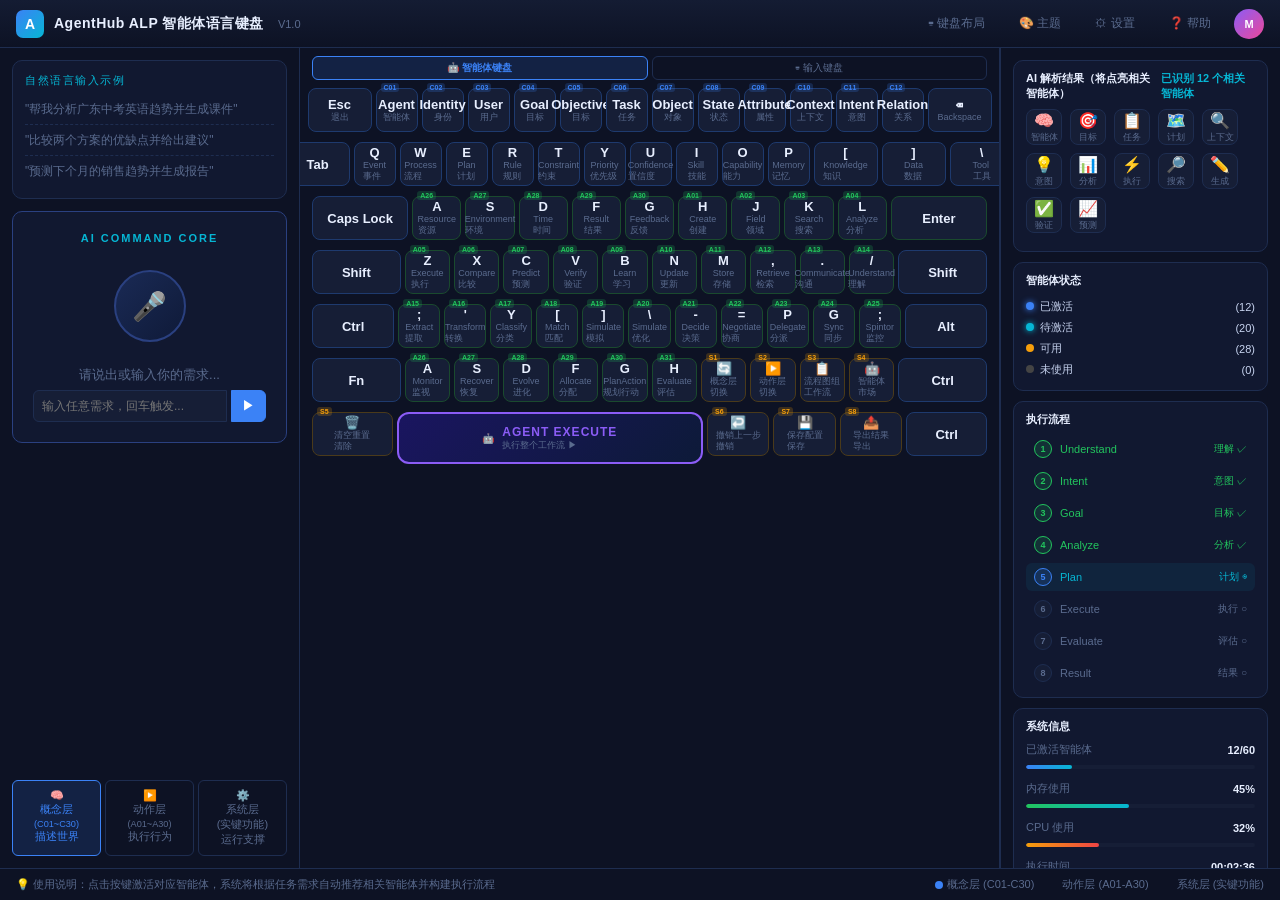
==== commit 434f61c7: "fix: let matched TDZ bug causing no output for 盘古+music voice input" ====
--- a/deploy/index.html
+++ b/deploy/index.html
@@ -1303,6 +1303,10 @@
         }
       };
 
+      let matched = Object.entries(knownStories).find(([key]) => {
+        const patterns = key.split('|');
+        return patterns.some(p => inputText.includes(p));
+      });
       // Add dynamic story if not found
       if (!matched) {
         knownStories['盘古|开天'] = {
@@ -1328,10 +1332,6 @@
         };
         matched = ['盘古', knownStories['盘古|开天']];
       }
-      let matched = Object.entries(knownStories).find(([key]) => {
-        const patterns = key.split('|');
-        return patterns.some(p => inputText.includes(p));
-      });
 
       const story = matched ? matched[1] : {
         title: storyTitle,
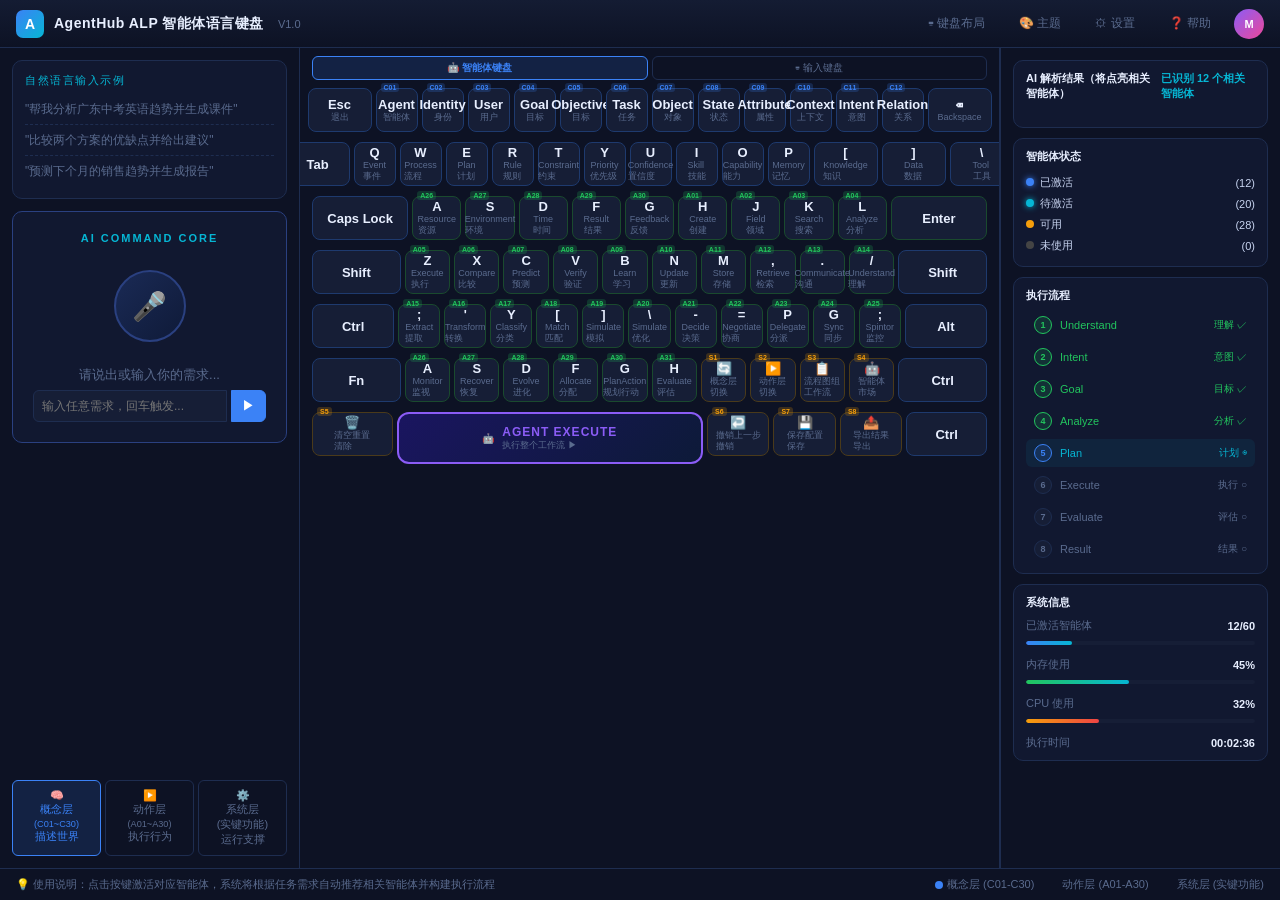
==== commit 4b75ce72: "fix: dynamic agent icons bar matches keyboard-lit agents; also fix TDZ" ====
--- a/deploy/index.html
+++ b/deploy/index.html
@@ -521,20 +521,7 @@
         <span class="card-title">AI 解析结果（将点亮相关智能体）</span>
         <span class="recognized-count" id="agentCount">已识别 12 个相关智能体</span>
       </div>
-      <div class="agent-icons" id="agentIcons">
-        <div class="agent-icon" data-agent-id="C01"><span class="ai-emoji">🧠</span>智能体</div>
-        <div class="agent-icon" data-agent-id="C02"><span class="ai-emoji">🎯</span>目标</div>
-        <div class="agent-icon" data-agent-id="C03"><span class="ai-emoji">📋</span>任务</div>
-        <div class="agent-icon" data-agent-id="C24"><span class="ai-emoji">🗺️</span>计划</div>
-        <div class="agent-icon" data-agent-id="C19"><span class="ai-emoji">🔍</span>上下文</div>
-        <div class="agent-icon" data-agent-id="C20"><span class="ai-emoji">💡</span>意图</div>
-        <div class="agent-icon" data-agent-id="A04"><span class="ai-emoji">📊</span>分析</div>
-        <div class="agent-icon" data-agent-id="A06"><span class="ai-emoji">⚡</span>执行</div>
-        <div class="agent-icon" data-agent-id="A03"><span class="ai-emoji">🔎</span>搜索</div>
-        <div class="agent-icon" data-agent-id="A09"><span class="ai-emoji">✏️</span>生成</div>
-        <div class="agent-icon" data-agent-id="A10"><span class="ai-emoji">✅</span>验证</div>
-        <div class="agent-icon" data-agent-id="A08"><span class="ai-emoji">📈</span>预测</div>
-      </div>
+      <div class="agent-icons" id="agentIcons"></div>
     </div>
 
     <!-- Agent Status -->
@@ -1010,7 +997,7 @@
     el.style.borderColor = '';
     el.style.boxShadow = '';
   });
-  document.querySelectorAll('#agentIcons .agent-icon').forEach(el => el.classList.remove('lit'));
+  document.getElementById('agentIcons').innerHTML = '';
   document.getElementById('agentCount').textContent = '等待输入...';
   document.getElementById('centerOutput').style.display = 'none';
 }
@@ -1019,8 +1006,6 @@
   lastInputText = text;
   // Clear previous
   document.querySelectorAll('.key.activated').forEach(el => el.classList.remove('activated'));
-  document.querySelectorAll('#agentIcons .agent-icon').forEach(el => el.classList.remove('lit'));
-
   const matches = matchAgents(text);
   activatedAgents = matches.map(m => m.agent);
   activatedConcepts = activatedAgents.filter(a => a.type === 'concept');
@@ -1044,9 +1029,27 @@
     }
   });
 
-  // Light up agent icons
-  document.querySelectorAll('#agentIcons .agent-icon').forEach(el => {
-    el.classList.toggle('lit', matchedIds.has(el.dataset.agentId));
+  // Rebuild agent icons to match activated agents
+  const ic = document.getElementById('agentIcons');
+  ic.innerHTML = '';
+  const EMOJI_MAP = {
+    'C01':'🧠','C02':'🎯','C03':'👤','C04':'🏁','C05':'🎯','C06':'📋','C07':'📦','C08':'📊',
+    'C09':'🏷️','C10':'🌐','C11':'💡','C12':'🔗','C13':'🌍','C14':'⏰','C15':'📅','C16':'📏',
+    'C17':'✅','C18':'💬','C19':'🔍','C20':'🎯','C21':'🔧','C22':'🔄','C23':'📐','C24':'🗺️',
+    'C25':'🚧','C26':'📶','C27':'🔬','C28':'🧰','C29':'🧩','C30':'🎯',
+    'A01':'✏️','A02':'📂','A03':'🔎','A04':'📊','A05':'⚡','A06':'⚖️','A07':'🔮','A08':'✅',
+    'A09':'🎨','A10':'🔄','A11':'💾','A12':'📖','A13':'💬','A14':'🤔','A15':'📤','A16':'🔄',
+    'A17':'📑','A18':'🔗','A19':'🧪','A20':'⚙️','A21':'🎲','A22':'🤝','A23':'📨','A24':'🔄',
+    'A25':'👁️','A26':'📡','A27':'🔄','A28':'🌱','A29':'📤','A30':'📋'
+  };
+  activatedAgents.forEach(a => {
+    const keyEl = document.querySelector(`.key[data-badge="${a.id}"]`);
+    const cn = keyEl ? (keyEl.querySelector('.key-cn')?.textContent || a.id) : a.id;
+    const div = document.createElement('div');
+    div.className = 'agent-icon lit';
+    div.dataset.agentId = a.id;
+    div.innerHTML = `<span class="ai-emoji">${EMOJI_MAP[a.id] || (a.type==='concept'?'🧠':'⚡')}</span>${cn.replace(/.*\n/, '')}`;
+    ic.appendChild(div);
   });
 
   // Update agent count
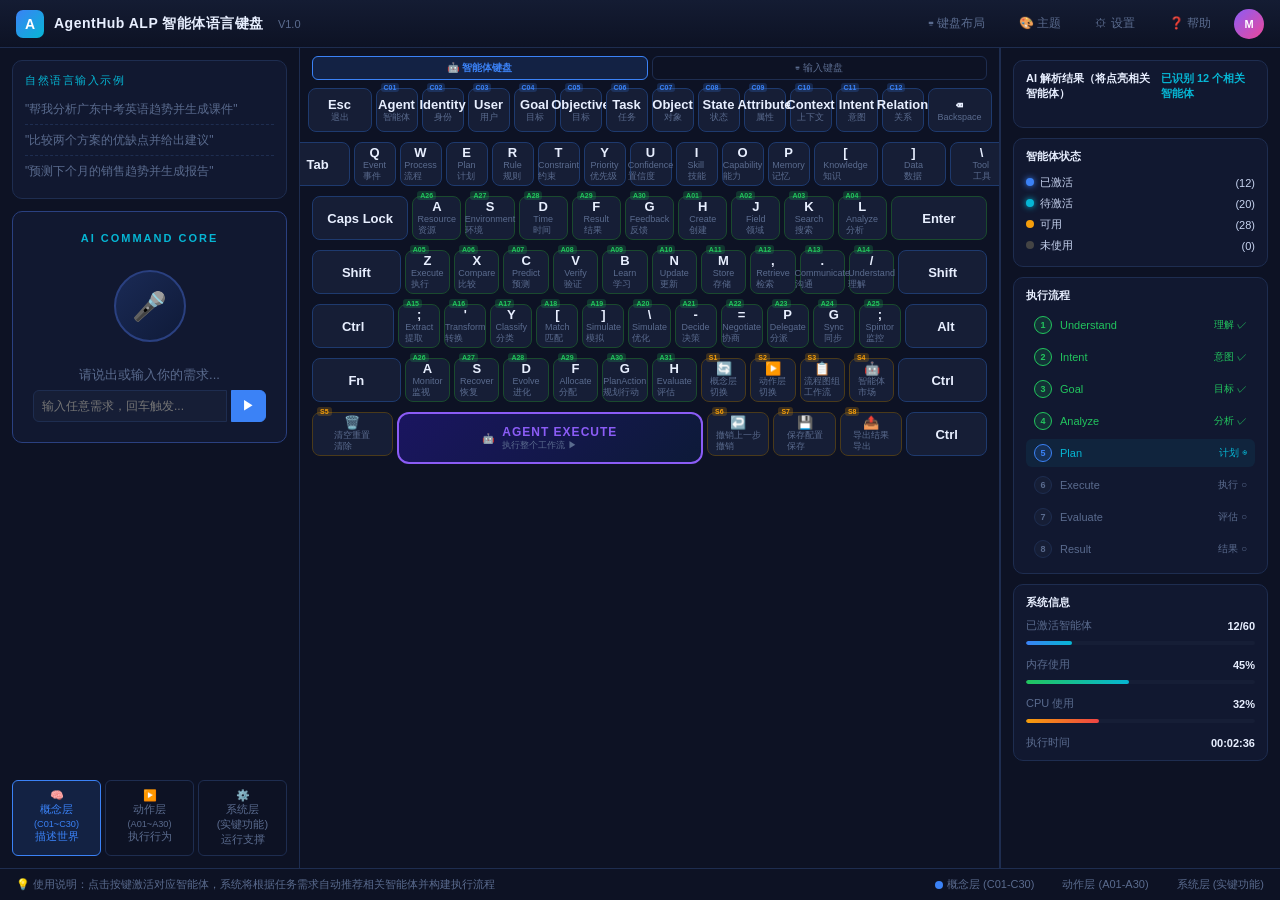
==== commit d141e397: "fix: EXECUTE button auto-detects text input and lights agents" ====
--- a/deploy/index.html
+++ b/deploy/index.html
@@ -1044,11 +1044,12 @@
   };
   activatedAgents.forEach(a => {
     const keyEl = document.querySelector(`.key[data-badge="${a.id}"]`);
-    const cn = keyEl ? (keyEl.querySelector('.key-cn')?.textContent || a.id) : a.id;
+    const cnHtml = keyEl?.querySelector('.key-cn')?.innerHTML || '';
+    const cn = cnHtml.includes('<br>') ? cnHtml.split('<br>')[1] : (cnHtml || a.id);
     const div = document.createElement('div');
     div.className = 'agent-icon lit';
     div.dataset.agentId = a.id;
-    div.innerHTML = `<span class="ai-emoji">${EMOJI_MAP[a.id] || (a.type==='concept'?'🧠':'⚡')}</span>${cn.replace(/.*\n/, '')}`;
+    div.innerHTML = `<span class="ai-emoji">${EMOJI_MAP[a.id] || (a.type==='concept'?'🧠':'⚡')}</span>${cn}`;
     ic.appendChild(div);
   });
 
@@ -1492,8 +1493,21 @@
 function executeWorkflow() {
   const steps = document.querySelectorAll('#pipeline .pipe-step');
   if (activatedAgents.length === 0) {
-    alert('请先输入需求以激活智能体团队');
-    return;
+    // Auto-detect from text input if available
+    const textInput = document.getElementById('textInput');
+    const placeholder = document.getElementById('inputPlaceholder');
+    const text = textInput?.value.trim() || placeholder.textContent.replace(/"/g, '').replace('请说出你的需求...','').replace('正在聆听...','').trim();
+    if (text && !text.includes('请说出') && !text.includes('正在聆听')) {
+      clearActivated();
+      placeholder.textContent = '"' + text + '"';
+      placeholder.style.color = 'var(--text-bright)';
+      recognizeAgents(text);
+      document.getElementById('execOutput').style.display = 'none';
+      if (textInput) textInput.value = '';
+    } else {
+      alert('请先输入需求以激活智能体团队');
+      return;
+    }
   }
 
   if (!lastInputText) {
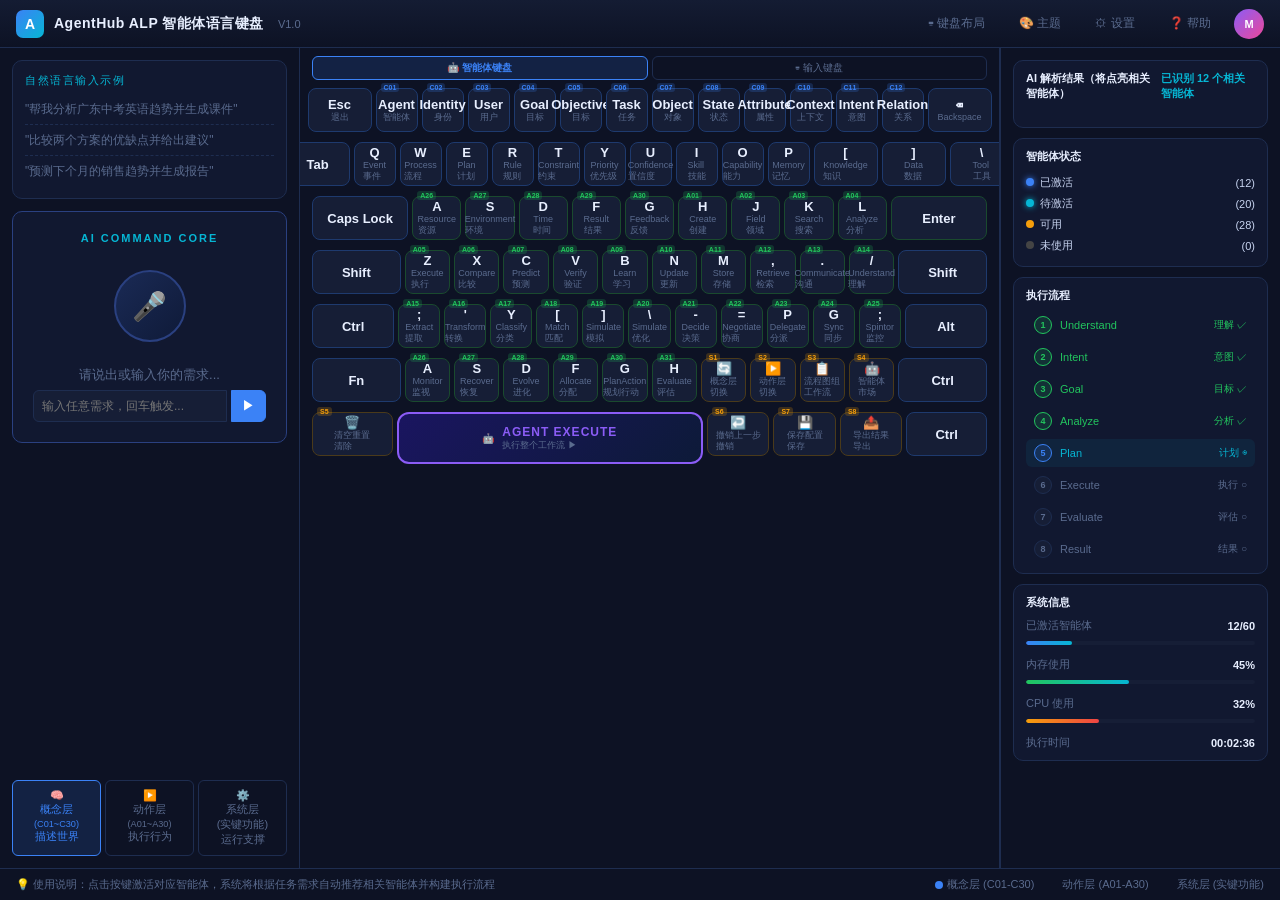
==== commit f24fe52f: "fix: matchAgents no longer depends on async API load; executeWorkflow re-queries pipeline after buil" ====
--- a/deploy/index.html
+++ b/deploy/index.html
@@ -960,30 +960,34 @@
 };
 
 function matchAgents(text) {
-  if (!agents.length) return [];
   const lower = text.toLowerCase();
   const hits = {};
 
-  // Score from description keywords
-  agents.forEach(a => {
-    let score = 0;
-    const kws = agentKeywords[a.id];
-    kws.forEach(kw => { if (lower.includes(kw)) score++; });
-    if (score > 0 || (a.description && lower.includes(a.description.toLowerCase()))) hits[a.id] = { agent: a, score };
-  });
-
-  // Score from manual map
+  const addAgent = (id, scoreInc) => {
+    if (!hits[id]) {
+      hits[id] = { agent: { id, type: id.startsWith('C') ? 'concept' : 'action' }, score: 0 };
+      const real = agents.find(x => x.id === id);
+      if (real) hits[id].agent = real;
+    }
+    hits[id].score += scoreInc;
+  };
+
   Object.keys(MANUAL_MAP).forEach(term => {
     if (lower.includes(term)) {
-      MANUAL_MAP[term].forEach(id => {
-        if (hits[id]) hits[id].score += 3;
-        else {
-          const a = agents.find(x => x.id === id);
-          if (a) hits[id] = { agent: a, score: 3 };
-        }
-      });
+      MANUAL_MAP[term].forEach(id => addAgent(id, 3));
     }
   });
+
+  if (agents.length > 0) {
+    agents.forEach(a => {
+      let score = 0;
+      const kws = agentKeywords[a.id];
+      if (kws) kws.forEach(kw => { if (lower.includes(kw)) score++; });
+      if (score > 0 || (a.description && lower.includes(a.description.toLowerCase()))) {
+        addAgent(a.id, score);
+      }
+    });
+  }
 
   return Object.values(hits).sort((a, b) => b.score - a.score).slice(0, 12);
 }
@@ -1491,17 +1495,16 @@
 }
 
 function executeWorkflow() {
-  const steps = document.querySelectorAll('#pipeline .pipe-step');
+  const textInput = document.getElementById('textInput');
+  const placeholder = document.getElementById('inputPlaceholder');
+
   if (activatedAgents.length === 0) {
-    // Auto-detect from text input if available
-    const textInput = document.getElementById('textInput');
-    const placeholder = document.getElementById('inputPlaceholder');
-    const text = textInput?.value.trim() || placeholder.textContent.replace(/"/g, '').replace('请说出你的需求...','').replace('正在聆听...','').trim();
-    if (text && !text.includes('请说出') && !text.includes('正在聆听')) {
+    const raw = textInput?.value.trim() || placeholder.textContent.replace(/"/g, '').replace('请说出你的需求...','').replace('正在聆听...','').trim();
+    if (raw && !raw.includes('请说出') && !raw.includes('正在聆听')) {
       clearActivated();
-      placeholder.textContent = '"' + text + '"';
+      placeholder.textContent = '"' + raw + '"';
       placeholder.style.color = 'var(--text-bright)';
-      recognizeAgents(text);
+      recognizeAgents(raw);
       document.getElementById('execOutput').style.display = 'none';
       if (textInput) textInput.value = '';
     } else {
@@ -1510,17 +1513,21 @@
     }
   }
 
+  if (activatedAgents.length === 0) {
+    alert('无法匹配相关智能体，请尝试其他输入');
+    return;
+  }
+
   if (!lastInputText) {
-    lastInputText = document.getElementById('inputPlaceholder').textContent.replace(/"/g, '');
+    lastInputText = placeholder.textContent.replace(/"/g, '');
   }
 
   const output = document.getElementById('execOutput');
   output.style.display = 'none';
-
-  const ph = document.getElementById('inputPlaceholder');
-  ph.textContent = `🤖 多智能体协作中... (${activatedAgents.length} 个智能体参与)`;
-  ph.style.color = 'var(--cyan)';
-
+  placeholder.textContent = `🤖 多智能体协作中... (${activatedAgents.length} 个智能体参与)`;
+  placeholder.style.color = 'var(--cyan)';
+
+  let steps = document.querySelectorAll('#pipeline .pipe-step');
   steps.forEach(s => { s.className = 'pipe-step'; s.querySelector('.pipe-status').textContent = '○'; });
   let i = 0;
   function runStep() {
@@ -1528,7 +1535,7 @@
     steps[i].className = 'pipe-step done';
     steps[i].querySelector('.pipe-status').textContent = '✓';
     const stepNames = ['理解输入','识别意图','定义目标','分析需求','制定计划','执行任务','评估结果','输出结果'];
-    ph.textContent = `[${i + 1}/8] ${stepNames[i]}... (${activatedAgents.length} 个智能体协同)`;
+    placeholder.textContent = `[${i + 1}/8] ${stepNames[i]}... (${activatedAgents.length} 个智能体协同)`;
     i++;
     if (i < steps.length) {
       steps[i].className = 'pipe-step active';
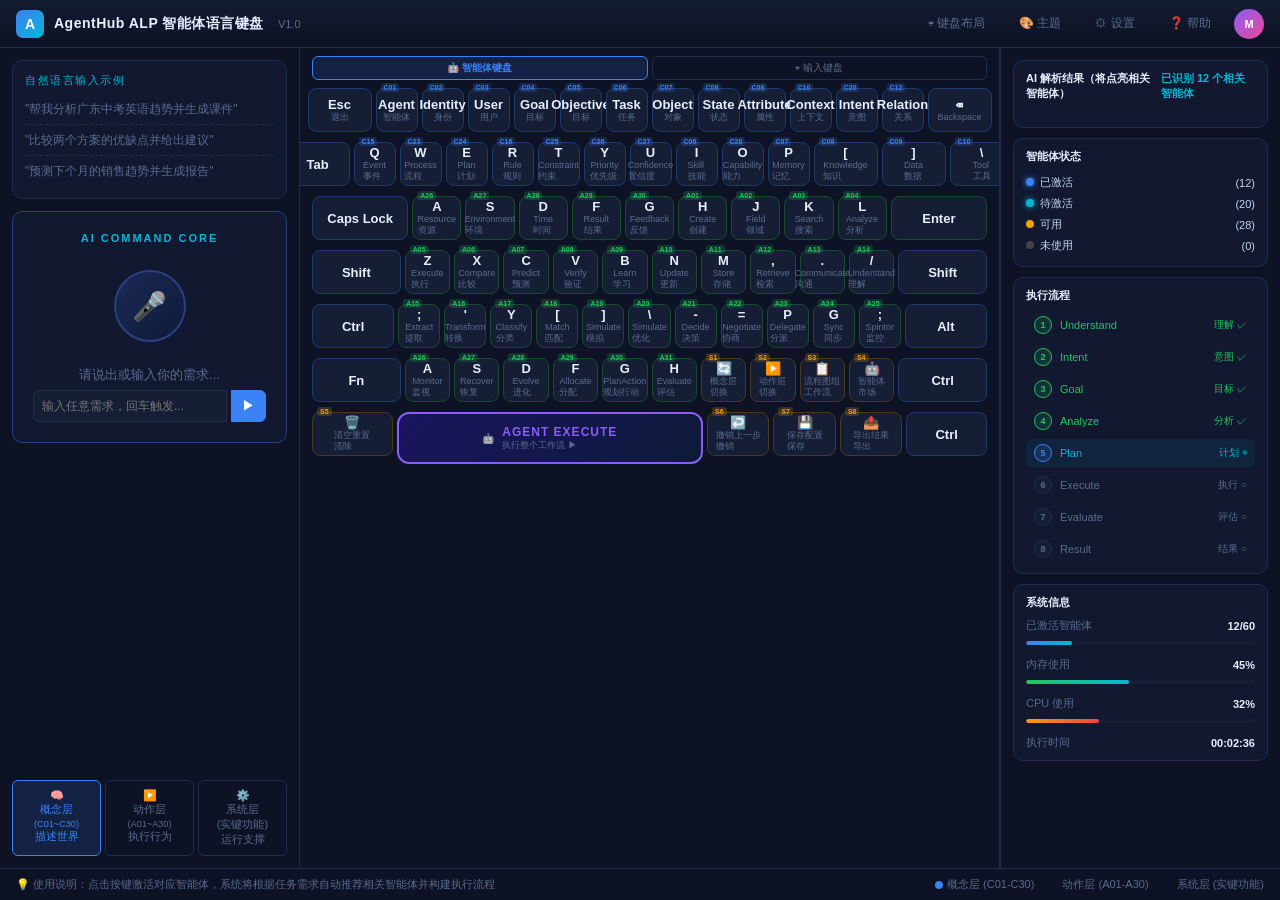
==== commit 2a3e5c41: "fix: add data-badge to Q-P row keys; fix C11→C20 badge for Intent" ====
--- a/deploy/index.html
+++ b/deploy/index.html
@@ -404,7 +404,7 @@
       <div class="key concept" data-key="C08" data-badge="C08"><span class="key-badge">C08</span><span class="key-letter">State</span><span class="key-cn">状态</span></div>
       <div class="key concept" data-key="C09" data-badge="C09"><span class="key-badge">C09</span><span class="key-letter">Attribute</span><span class="key-cn">属性</span></div>
       <div class="key concept" data-key="C10" data-badge="C10"><span class="key-badge">C10</span><span class="key-letter">Context</span><span class="key-cn">上下文</span></div>
-      <div class="key concept" data-key="C11" data-badge="C11"><span class="key-badge">C11</span><span class="key-letter">Intent</span><span class="key-cn">意图</span></div>
+      <div class="key concept" data-key="C11" data-badge="C20"><span class="key-badge">C20</span><span class="key-letter">Intent</span><span class="key-cn">意图</span></div>
       <div class="key concept" data-key="C12" data-badge="C12"><span class="key-badge">C12</span><span class="key-letter">Relation</span><span class="key-cn">关系</span></div>
       <div class="key key-wide concept" data-key="Backspace"><span class="key-letter">⌫</span><span class="key-cn">Backspace</span></div>
     </div>
@@ -412,19 +412,19 @@
     <!-- Row 1: Tab + Q-P -->
     <div class="kbd-row">
       <div class="key key-wide concept" data-key="Tab"><span class="key-letter">Tab</span></div>
-      <div class="key concept" data-key="q"><span class="key-letter">Q</span><span class="key-cn">Event<br/>事件</span></div>
-      <div class="key concept" data-key="w"><span class="key-letter">W</span><span class="key-cn">Process<br/>流程</span></div>
-      <div class="key concept" data-key="e"><span class="key-letter">E</span><span class="key-cn">Plan<br/>计划</span></div>
-      <div class="key concept" data-key="r"><span class="key-letter">R</span><span class="key-cn">Rule<br/>规则</span></div>
-      <div class="key concept" data-key="t"><span class="key-letter">T</span><span class="key-cn">Constraint<br/>约束</span></div>
-      <div class="key concept" data-key="y"><span class="key-letter">Y</span><span class="key-cn">Priority<br/>优先级</span></div>
-      <div class="key concept" data-key="u"><span class="key-letter">U</span><span class="key-cn">Confidence<br/>置信度</span></div>
-      <div class="key concept" data-key="i"><span class="key-letter">I</span><span class="key-cn">Skill<br/>技能</span></div>
-      <div class="key concept" data-key="o"><span class="key-letter">O</span><span class="key-cn">Capability<br/>能力</span></div>
-      <div class="key concept" data-key="p"><span class="key-letter">P</span><span class="key-cn">Memory<br/>记忆</span></div>
-      <div class="key key-wide concept" data-key="[" ><span class="key-letter">[</span><span class="key-cn">Knowledge<br/>知识</span></div>
-      <div class="key key-wide concept" data-key="]"><span class="key-letter">]</span><span class="key-cn">Data<br/>数据</span></div>
-      <div class="key key-wide concept" data-key="\"><span class="key-letter">\</span><span class="key-cn">Tool<br/>工具</span></div>
+      <div class="key concept" data-key="q" data-badge="C15"><span class="key-badge">C15</span><span class="key-letter">Q</span><span class="key-cn">Event<br/>事件</span></div>
+      <div class="key concept" data-key="w" data-badge="C23"><span class="key-badge">C23</span><span class="key-letter">W</span><span class="key-cn">Process<br/>流程</span></div>
+      <div class="key concept" data-key="e" data-badge="C24"><span class="key-badge">C24</span><span class="key-letter">E</span><span class="key-cn">Plan<br/>计划</span></div>
+      <div class="key concept" data-key="r" data-badge="C16"><span class="key-badge">C16</span><span class="key-letter">R</span><span class="key-cn">Rule<br/>规则</span></div>
+      <div class="key concept" data-key="t" data-badge="C25"><span class="key-badge">C25</span><span class="key-letter">T</span><span class="key-cn">Constraint<br/>约束</span></div>
+      <div class="key concept" data-key="y" data-badge="C26"><span class="key-badge">C26</span><span class="key-letter">Y</span><span class="key-cn">Priority<br/>优先级</span></div>
+      <div class="key concept" data-key="u" data-badge="C27"><span class="key-badge">C27</span><span class="key-letter">U</span><span class="key-cn">Confidence<br/>置信度</span></div>
+      <div class="key concept" data-key="i" data-badge="C06"><span class="key-badge">C06</span><span class="key-letter">I</span><span class="key-cn">Skill<br/>技能</span></div>
+      <div class="key concept" data-key="o" data-badge="C28"><span class="key-badge">C28</span><span class="key-letter">O</span><span class="key-cn">Capability<br/>能力</span></div>
+      <div class="key concept" data-key="p" data-badge="C07"><span class="key-badge">C07</span><span class="key-letter">P</span><span class="key-cn">Memory<br/>记忆</span></div>
+      <div class="key key-wide concept" data-key="[" data-badge="C08"><span class="key-badge">C08</span><span class="key-letter">[</span><span class="key-cn">Knowledge<br/>知识</span></div>
+      <div class="key key-wide concept" data-key="]" data-badge="C09"><span class="key-badge">C09</span><span class="key-letter">]</span><span class="key-cn">Data<br/>数据</span></div>
+      <div class="key key-wide concept" data-key="\" data-badge="C10"><span class="key-badge">C10</span><span class="key-letter">\</span><span class="key-cn">Tool<br/>工具</span></div>
     </div>
 
     <!-- Row 2: CapsLock + A-L -->
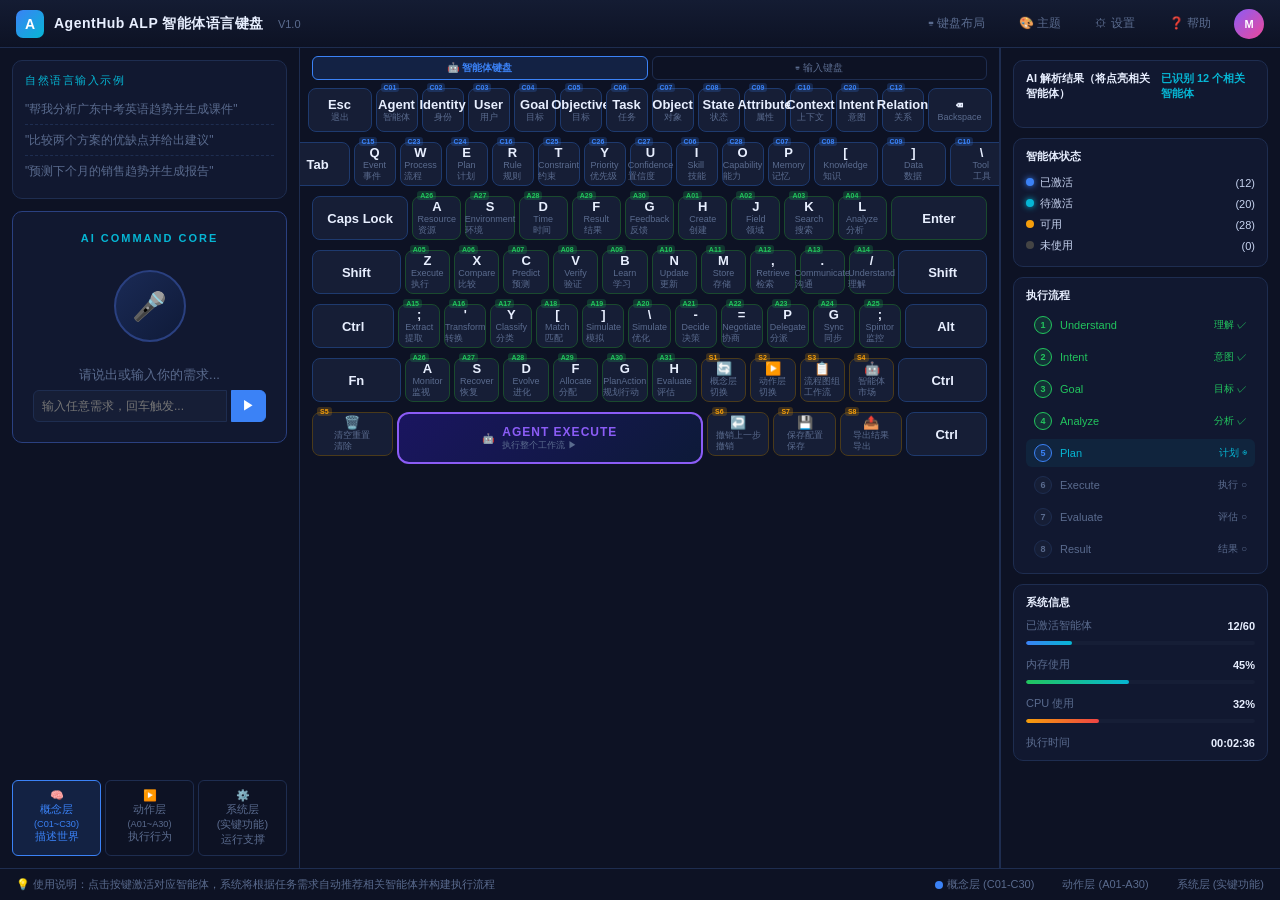
==== commit e9f28c3a: "fix: add keywords for 科技/资讯/整理/新闻; fallback generic team when no match" ====
--- a/deploy/index.html
+++ b/deploy/index.html
@@ -932,7 +932,7 @@
 // Manual keyword→agent mapping for common Chinese terms
 const MANUAL_MAP = {
   '分析': ['A04'], '洞察': ['A04'], '趋势': ['A08','A04'], '预测': ['A08'],
-  '生成': ['A09'], '创建': ['A01','A09'], '课件': ['A09','C04'], '报告': ['A09','C17'],
+   '生成': ['A09'], '创建': ['A01','A09'], '课件': ['A09','C04'],
   '搜索': ['A03'], '发现': ['A03'], '查找': ['A03'], '检索': ['A14'], '提取': ['A17'],
   '比较': ['A07'], '对比': ['A07'], '规划': ['A05','C24'], '计划': ['A05','C24'],
   '执行': ['A06'], '分类': ['A19'], '验证': ['A10'], '学习': ['A11'],
@@ -956,7 +956,11 @@
   '创作': ['A09','A01'], '创意': ['A09','C20'],
   '女娲': ['A09','A01','C08','C20'], '补天': ['A09','A01','C03'],
   '盘古|开天': ['A09','A01','C08','C01'],
-  '音乐': ['A09','A01','A01'], '歌曲': ['A09','A01'], '旋律': ['A09']
+   '音乐': ['A09','A01','A01'], '歌曲': ['A09','A01'], '旋律': ['A09'],
+   '科技': ['A03','A09','C08'], '资讯': ['A03','A09','C08'], '新闻': ['A03','A09','C08'],
+   '整理': ['C01','A06','A09'], '汇总': ['A04','A09'], '收集': ['A03','A14'],
+   '今天': ['C14','C15'], '最近': ['C14','C15'], '最新': ['C14','A03'],
+   '报告': ['A09','C17'], '简报': ['A09','C17'], '摘要': ['A09','A16']
 };
 
 function matchAgents(text) {
@@ -989,7 +993,14 @@
     });
   }
 
-  return Object.values(hits).sort((a, b) => b.score - a.score).slice(0, 12);
+  const result = Object.values(hits).sort((a, b) => b.score - a.score).slice(0, 12);
+  if (result.length === 0) {
+    ['C01','C19','C02','A16','A04','A09'].forEach(id => {
+      let agent = agents.find(x => x.id === id) || { id, type: id.startsWith('C') ? 'concept' : 'action' };
+      result.push({ agent, score: 0 });
+    });
+  }
+  return result;
 }
 
 function clearActivated() {
